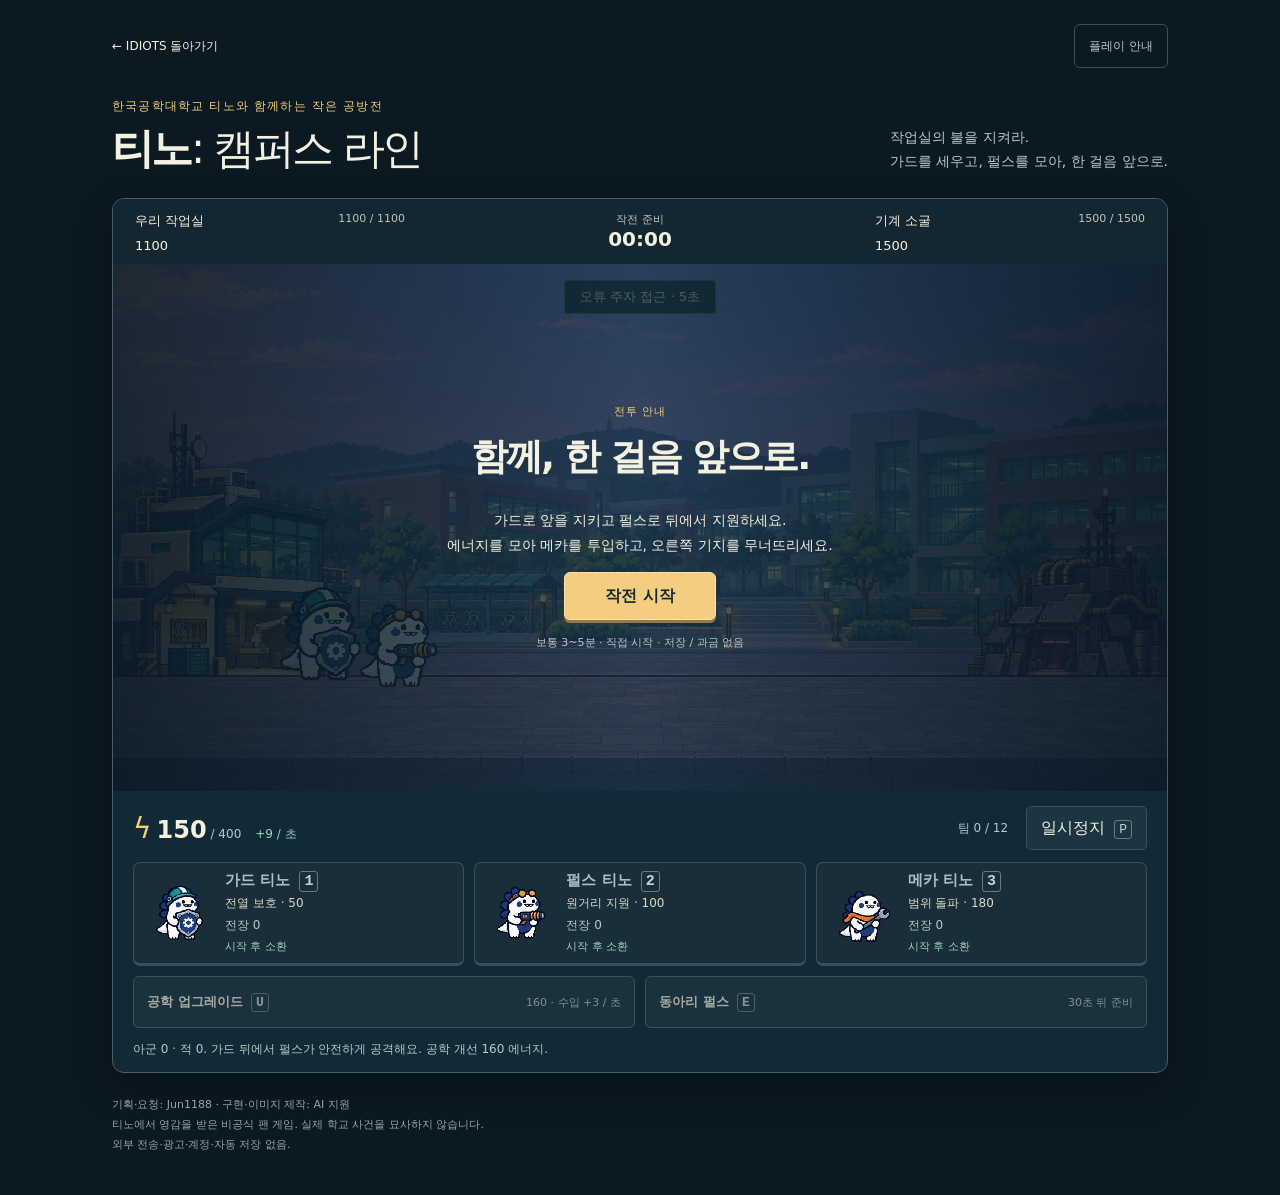
==== games/tino-campus-defense/index.html @ 8d7952d3 "Publish reviewed Tino campus game static assets from source0527ad4" ====
<!doctype html>
<html lang="ko">
<head>
  <meta charset="utf-8"><meta name="viewport" content="width=device-width, initial-scale=1">
  <meta name="theme-color" content="#101f2a">
  <title>티노: 캠퍼스 라인 · IDIOTS</title>
  <link rel="stylesheet" href="style.css">
</head>
<body>
<main id="game" tabindex="-1">
  <header class="masthead"><a href="../../#runner-game" class="back">← IDIOTS 돌아가기</a><button id="help" aria-expanded="false" aria-controls="guide">플레이 안내</button></header>
  <section class="heading"><div><p class="eyebrow">한국공학대학교 티노와 함께하는 작은 공방전</p><h1>티노<span>: 캠퍼스 라인</span></h1></div><p class="tagline">작업실의 불을 지켜라.<br>가드를 세우고, 펄스를 모아, 한 걸음 앞으로.</p></section>
  <section class="game-shell" aria-label="캠퍼스 라인 게임">
    <div class="statusbar">
      <div class="base-status"><span>우리 작업실</span><meter id="ally-hp" min="0" max="1100" value="1100">1100</meter><small id="ally-value">1100 / 1100</small></div>
      <div class="mission"><span id="phase-label">준비</span><strong id="clock">00:00</strong></div>
      <div class="base-status enemy"><span>기계 소굴</span><meter id="enemy-hp" min="0" max="1500" value="1500">1500</meter><small id="enemy-value">1500 / 1500</small></div>
    </div>
    <div class="stage-wrap">
      <canvas id="stage" width="960" height="480" aria-label="아군과 적의 전투 장면. 아래 버튼으로 유닛을 소환합니다."></canvas>
      <div class="stage-note" id="wave-note" aria-hidden="true">공방을 밝힐 시간</div>
      <div id="cover" class="cover">
        <p class="eyebrow" id="cover-kicker">전투 안내</p>
        <h2 id="cover-title">함께, 한 걸음 앞으로.</h2>
        <p id="cover-description">가드로 앞을 지키고 펄스로 뒤에서 지원하세요.<br>에너지를 모아 메카를 투입하고, 오른쪽 기지를 무너뜨리세요.</p>
        <button id="start" class="primary" disabled>아트 불러오는 중…</button>
        <p class="cover-meta" id="cover-meta">보통 3~5분 · 직접 시작 · 저장 / 과금 없음</p>
      </div>
    </div>
    <div class="command-deck">
      <div class="resource-line"><div><span class="energy-symbol" aria-hidden="true">ϟ</span> <strong id="energy">150</strong><span id="capacity"> / 400</span><small id="income">+9 / 초</small></div><span id="population">팀 0 / 12</span><button id="pause" disabled>일시정지 <kbd>P</kbd></button></div>
      <div class="unit-buttons">
        <button data-unit="melee" disabled><img alt="" data-portrait="melee"><span class="unit-copy"><strong>가드 티노 <kbd>1</kbd></strong><span>전열 보호 · 50</span><small class="role-count">전장 0</small><small class="availability">시작 후 소환</small></span></button>
        <button data-unit="ranged" disabled><img alt="" data-portrait="ranged"><span class="unit-copy"><strong>펄스 티노 <kbd>2</kbd></strong><span>원거리 지원 · 100</span><small class="role-count">전장 0</small><small class="availability">시작 후 소환</small></span></button>
        <button data-unit="tank" disabled><img alt="" data-portrait="tank"><span class="unit-copy"><strong>메카 티노 <kbd>3</kbd></strong><span>범위 돌파 · 180</span><small class="role-count">전장 0</small><small class="availability">시작 후 소환</small></span></button>
      </div>
      <div class="utility-buttons"><button id="upgrade" disabled><strong>공학 업그레이드 <kbd>U</kbd></strong><span>160 · 수입 +3 / 초</span></button><button id="support" disabled><strong>동아리 펄스 <kbd>E</kbd></strong><span>우리 진영 55% 안의 적을 밀어내기</span></button></div>
      <p id="battle-summary" class="battle-summary">오른쪽 기계를 멈추세요. 소환과 업그레이드에 같은 에너지를 사용합니다.</p>
      <p id="announcement" class="sr-only" role="status" aria-live="polite"></p>
    </div>
  </section>
  <section id="guide" class="guide" hidden><div><h2>세 역할, 하나의 전선</h2><button id="close-help" aria-label="플레이 안내 닫기">닫기 ×</button></div><ol><li><strong>가드가 먼저.</strong> 튼튼한 가드가 시간을 벌면, 펄스가 뒤에서 공격합니다.</li><li><strong>모을까, 투입할까?</strong> 160 에너지로 공학을 개선하면 이후 수입이 늘어납니다. 전선이 위험하면 지원이 먼저예요.</li><li><strong>메카로 돌파.</strong> 느리지만 모여 있는 적에게 강합니다. 동아리 펄스는 우리 쪽 55% 안의 적에게만 닿아요.</li></ol><p>1 / 2 / 3 소환 · U 업그레이드 · E 지원 · P 또는 Space 일시정지 · Escape 안내 닫기 / 일시정지. 이 게임 영역에서만 단축키가 작동합니다.</p><p>탭을 벗어나면 자동으로 멈춥니다. 모션 감소 설정을 따릅니다. 전투는 시각 정보를 사용하며 화면 낭독기에는 주요 상황 요약을 제공합니다.</p></section>
  <footer>기획·요청: Jun1188 · 구현·이미지 제작: AI 지원<br>티노에서 영감을 받은 비공식 팬 게임. 실제 학교 사건을 묘사하지 않습니다.<br>외부 전송·광고·계정·자동 저장 없음.</footer>
  <noscript><style>.cover{display:none}.notice{position:fixed;top:16px;left:16px;right:16px;z-index:10;border:2px solid #f5cf75}</style><p class="notice" role="alert">이 게임은 JavaScript가 필요합니다. <a href="../../">IDIOTS 사이트로 돌아가기</a></p></noscript>
</main>
<script type="module" src="app.mjs"></script>
</body></html>
---- games/tino-campus-defense/style.css ----
:root{color-scheme:dark;--ink:#f3f1df;--muted:#b8c8c8;--panel:#122a35;--line:#39505a;--gold:#f5cf75;--mint:#9ad4bc;font-family:system-ui,-apple-system,BlinkMacSystemFont,"Segoe UI",sans-serif;background:#0b1922;color:var(--ink)}
*{box-sizing:border-box}body{margin:0}button,a{-webkit-tap-highlight-color:transparent}button{font:inherit;color:inherit;cursor:pointer}button:disabled{cursor:default}button,a{touch-action:manipulation}button:focus-visible,a:focus-visible{outline:3px solid #ffe49b;outline-offset:4px}main{max-width:1120px;margin:auto;padding:24px 32px 40px}.masthead{display:flex;align-items:center;justify-content:space-between;gap:20px;color:var(--muted);font-size:12px;letter-spacing:.08em}.masthead a{color:var(--ink);text-decoration:none;letter-spacing:0}.masthead button,#close-help{background:none;border:1px solid var(--line);border-radius:6px;min-height:44px;padding:0 14px}.heading{display:flex;justify-content:space-between;gap:24px;align-items:end;padding:30px 0 25px}.eyebrow{font-size:12px;letter-spacing:.1em;color:var(--gold);margin:0 0 10px}h1{font-size:42px;letter-spacing:-.06em;margin:0;line-height:1.15}h1 span{font-weight:500}.tagline{font-size:14px;line-height:1.7;color:var(--muted);margin:0}.game-shell{border:1px solid #48606a;border-radius:12px;overflow:hidden;background:var(--panel);box-shadow:0 14px 40px #0004}.statusbar{display:flex;justify-content:space-between;padding:13px 22px;gap:25px;background:#142630}.base-status{display:grid;grid-template-columns:1fr auto;gap:4px 12px;flex:1;max-width:270px;font-size:13px}.base-status meter{grid-column:1/-1;width:100%;height:10px;appearance:none}.base-status small{grid-column:2;grid-row:1;color:var(--muted);font-size:11px}meter::-webkit-meter-bar{background:#38505a;border:0;border-radius:3px}meter::-webkit-meter-optimum-value{background:var(--mint)}.enemy meter::-webkit-meter-optimum-value{background:#e3a17f}.mission{text-align:center;min-width:110px}.mission span{display:block;font-size:11px;color:var(--muted)}.mission strong{font-size:20px;font-variant-numeric:tabular-nums}.stage-wrap{position:relative;background:#263f4a;isolation:isolate}canvas{display:block;width:100%;height:auto;aspect-ratio:2/1;image-rendering:pixelated}.stage-note{position:absolute;top:16px;left:50%;transform:translateX(-50%);padding:7px 15px;background:#102630eb;border:1px solid #8d998773;border-radius:3px;color:#fff2cb;font-size:13px;text-align:center;white-space:nowrap;pointer-events:none}.cover{position:absolute;inset:0;display:flex;flex-direction:column;align-items:center;justify-content:center;text-align:center;padding:20px;background:linear-gradient(90deg,#091923e8,#122a35bd,#091923e8)}.cover[hidden]{display:none}.cover h2{font-size:clamp(23px,3vw,37px);margin:0 0 12px;letter-spacing:-.05em}.cover p{line-height:1.8;font-size:14px}.cover .eyebrow{font-size:11px}.primary{border:1px solid #ffe1a4;border-radius:6px;background:#f4ce80;color:#162933;font-weight:800;min-height:48px;padding:10px 40px;box-shadow:0 3px 0 #96784d}.primary:disabled{background:#677578;color:#fff;border-color:#899697;box-shadow:none}.cover .cover-meta{font-size:11px;color:var(--muted);margin:13px 0 0}.command-deck{padding:15px 20px 10px}.resource-line{display:flex;align-items:center;gap:18px;margin-bottom:12px}.resource-line>div{margin-right:auto;font-variant-numeric:tabular-nums}.energy-symbol{color:var(--gold);font-size:28px}.resource-line strong{font-size:24px}.resource-line small{margin-left:14px;color:var(--mint);font-size:12px}#capacity,#population{font-size:12px;color:var(--muted)}#pause{border:1px solid var(--line);background:#1c3540;min-height:44px;border-radius:5px;padding:7px 14px}.unit-buttons{display:grid;grid-template-columns:repeat(3,1fr);gap:10px}.unit-buttons button{position:relative;display:flex;align-items:center;gap:9px;text-align:left;background:#213c46;border:1px solid #60716b;border-bottom:3px solid #66736a;border-radius:7px;padding:8px 10px;min-height:102px;overflow:hidden}.unit-buttons button:not(:disabled):hover{background:#2b4a53;border-color:var(--gold)}.unit-buttons button:disabled{background:#192e38;border-color:#3b5058;color:#aebfc4}.unit-buttons img{width:72px;height:76px;object-fit:contain;image-rendering:pixelated;flex-shrink:0}.unit-copy{display:grid;gap:5px;position:relative}.unit-copy strong{font-size:15px}.unit-copy>span{font-size:12px;color:#d8d9c8}.unit-copy small{font-size:11px;color:var(--mint);min-height:16px}kbd{font:10px inherit;border:1px solid #6a7c81;border-radius:3px;padding:1px 4px;margin-left:4px;color:#c6d3d4}.utility-buttons{display:flex;gap:10px;margin-top:10px}.utility-buttons button{flex:1;display:flex;justify-content:space-between;gap:10px;align-items:center;min-height:52px;padding:10px 13px;border:1px solid #536567;border-radius:6px;background:#203640;text-align:left}.utility-buttons strong{font-size:13px}.utility-buttons span{font-size:11px;color:var(--muted)}.utility-buttons button:disabled{opacity:.65}.battle-summary{font-size:12px;color:var(--muted);line-height:1.5;margin:12px 0 4px}.guide{margin-top:20px;border-top:1px solid var(--line);padding:20px 0;color:var(--muted);font-size:14px;line-height:1.8}.guide>div{display:flex;justify-content:space-between;align-items:center}.guide h2{font-size:22px;color:var(--ink)}.guide li{margin-bottom:10px}.guide strong{color:var(--ink)}footer{font-size:11px;line-height:1.8;color:#91a6ae;margin-top:22px}.sr-only{position:absolute;width:1px;height:1px;overflow:hidden;clip-path:inset(50%)}.notice{padding:20px;background:#3b291a}.notice a{color:white}
@media(max-width:700px){main{padding:16px 12px 30px}.masthead{font-size:11px;gap:8px}.masthead>span{display:none}.heading{padding:24px 2px 19px}.heading h1{font-size:30px}.heading .eyebrow{font-size:10px}.tagline{display:none}.statusbar{padding:11px 12px;gap:12px}.base-status{font-size:11px;gap:4px}.base-status small{font-size:9px}.mission{min-width:65px}.mission span{font-size:9px}.mission strong{font-size:17px}canvas{height:auto;aspect-ratio:2/1}.stage-note{font-size:11px;top:10px;padding:6px 10px}.cover{padding:14px}.cover h2{font-size:25px}.cover p{font-size:12px}.cover .cover-meta{font-size:10px}.command-deck{padding:12px 10px}.resource-line{gap:9px}.resource-line small{margin-left:6px;font-size:10px}.resource-line strong{font-size:22px}#population{font-size:10px}#pause{font-size:11px;padding:7px 9px}kbd{display:none}.unit-buttons{gap:6px}.unit-buttons button{flex-direction:column;gap:2px;padding:5px 3px 9px;text-align:center;min-height:150px}.unit-buttons img{width:65px;height:65px}.unit-copy{gap:5px}.unit-copy strong{font-size:13px}.unit-copy>span{font-size:10px}.unit-copy small{font-size:10px}.utility-buttons{gap:6px}.utility-buttons button{display:grid;padding:10px;gap:5px;min-height:70px}.utility-buttons strong{font-size:12px}.utility-buttons span{font-size:10px}.battle-summary{font-size:11px;min-height:32px}.guide ol{padding-left:20px}footer{font-size:10px}}
@media(prefers-reduced-motion:reduce){*{scroll-behavior:auto!important}}
/* Keep purchase decisions readable on narrow screens, not merely tappable. */
@media(max-width:700px){.base-status{font-size:12px;display:flex;flex-direction:column}.base-status small{font-size:12px}.mission span{font-size:12px}.unit-copy strong{font-size:14px}.unit-copy>span,.unit-copy small{font-size:12px}.utility-buttons strong{font-size:14px}.utility-buttons span{font-size:12px}.unit-buttons button{min-height:165px}.resource-line small,#population{font-size:12px}.battle-summary{font-size:12px}}
@media(max-width:700px){.unit-copy>span,.unit-copy small{font-size:13px}.unit-buttons button{min-height:172px}.unit-copy small{line-height:1.4}.utility-buttons span{font-size:13px}.base-status small{font-size:13px}}
.unit-copy .role-count{color:var(--muted);font-size:12px}.unit-copy .availability{color:var(--mint)}
@media(max-width:700px){.unit-copy .role-count{font-size:13px}.unit-buttons button{min-height:190px}}
@media(max-width:700px){.unit-copy>span,.unit-copy small,.unit-copy .role-count,.utility-buttons span,.base-status small{font-size:14px}.unit-copy{width:100%;overflow-wrap:anywhere}.unit-buttons button{min-height:204px}.availability{min-height:38px}}

/* Compact mobile battlefield: preserve original art, separate explanatory UI. */
#game:focus{outline:none}
@media(max-width:700px){
  .stage-wrap .cover{position:relative;inset:auto;min-height:0;padding:22px 16px;background:#122a35;border-top:1px solid var(--line)}
  .stage-wrap .cover[hidden]{display:none}
  .cover h2{font-size:23px;line-height:1.3}
  .cover p{font-size:14px;line-height:1.65;margin-top:0}
  .cover .cover-meta{font-size:12px;margin-top:14px}
  .cover .eyebrow{font-size:12px}
  .resource-line{display:grid;grid-template-columns:minmax(0,1fr) auto;gap:5px 10px;align-items:center}
  .resource-line>div{margin:0;display:flex;align-items:baseline;gap:4px;white-space:nowrap}
  .resource-line small{margin:0;font-size:12px;white-space:nowrap}
  .resource-line strong{font-size:22px}
  .energy-symbol{font-size:24px}
  #capacity{font-size:12px;white-space:nowrap}
  #pause{grid-column:2;grid-row:1/3;white-space:nowrap;min-width:70px;font-size:12px;padding:7px 9px}
  #population{grid-column:1;grid-row:2;font-size:12px;white-space:nowrap}
}
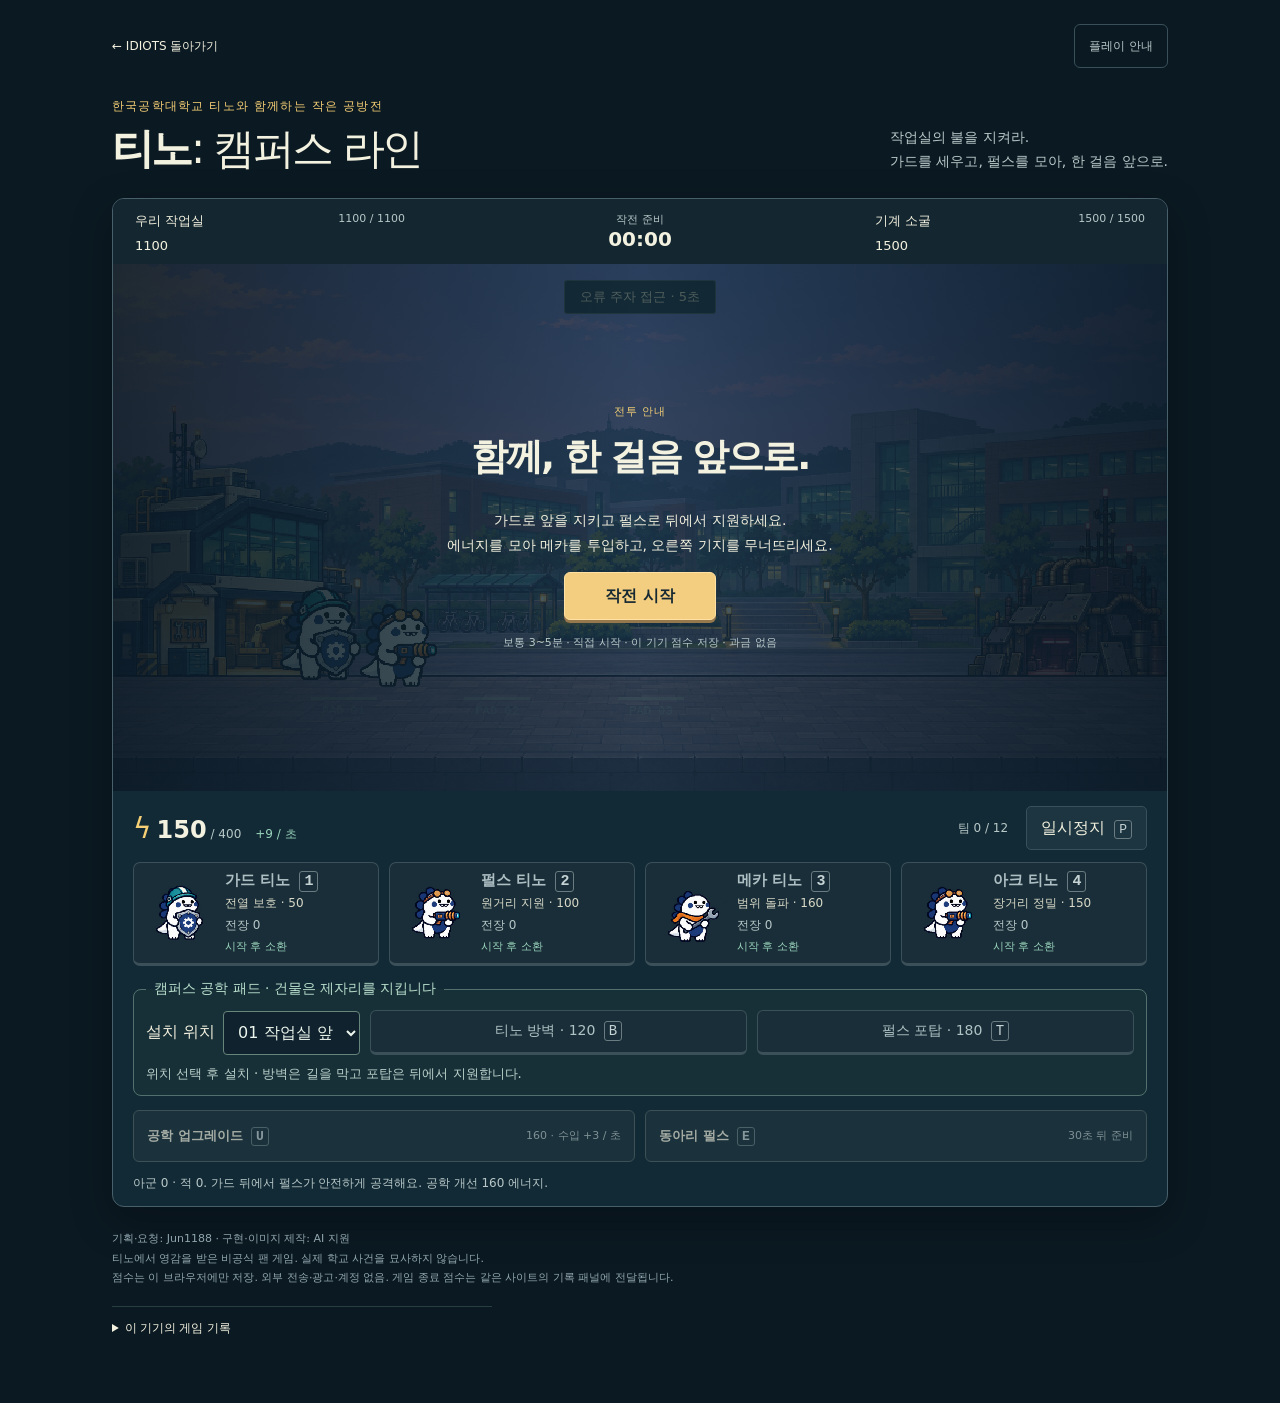
==== commit 18a5ea90: "Sync audited activity-first public snapshot from source 362f15b" ====
--- a/games/tino-campus-defense/index.html
+++ b/games/tino-campus-defense/index.html
@@ -5,6 +5,7 @@
   <meta name="theme-color" content="#101f2a">
   <title>티노: 캠퍼스 라인 · IDIOTS</title>
   <link rel="stylesheet" href="style.css">
+  <link rel="stylesheet" href="scores.css">
 </head>
 <body>
 <main id="game" tabindex="-1">
@@ -24,7 +25,7 @@
         <h2 id="cover-title">함께, 한 걸음 앞으로.</h2>
         <p id="cover-description">가드로 앞을 지키고 펄스로 뒤에서 지원하세요.<br>에너지를 모아 메카를 투입하고, 오른쪽 기지를 무너뜨리세요.</p>
         <button id="start" class="primary" disabled>아트 불러오는 중…</button>
-        <p class="cover-meta" id="cover-meta">보통 3~5분 · 직접 시작 · 저장 / 과금 없음</p>
+        <p class="cover-meta" id="cover-meta">보통 3~5분 · 직접 시작 · 이 기기 점수 저장 · 과금 없음</p>
       </div>
     </div>
     <div class="command-deck">
@@ -32,16 +33,19 @@
       <div class="unit-buttons">
         <button data-unit="melee" disabled><img alt="" data-portrait="melee"><span class="unit-copy"><strong>가드 티노 <kbd>1</kbd></strong><span>전열 보호 · 50</span><small class="role-count">전장 0</small><small class="availability">시작 후 소환</small></span></button>
         <button data-unit="ranged" disabled><img alt="" data-portrait="ranged"><span class="unit-copy"><strong>펄스 티노 <kbd>2</kbd></strong><span>원거리 지원 · 100</span><small class="role-count">전장 0</small><small class="availability">시작 후 소환</small></span></button>
-        <button data-unit="tank" disabled><img alt="" data-portrait="tank"><span class="unit-copy"><strong>메카 티노 <kbd>3</kbd></strong><span>범위 돌파 · 180</span><small class="role-count">전장 0</small><small class="availability">시작 후 소환</small></span></button>
+        <button data-unit="tank" disabled><img alt="" data-portrait="tank"><span class="unit-copy"><strong>메카 티노 <kbd>3</kbd></strong><span>범위 돌파 · 160</span><small class="role-count">전장 0</small><small class="availability">시작 후 소환</small></span></button>
+        <button data-unit="sniper" disabled><img alt="" data-portrait="sniper"><span class="unit-copy"><strong>아크 티노 <kbd>4</kbd></strong><span>장거리 정밀 · 150</span><small class="role-count">전장 0</small><small class="availability">시작 후 소환</small></span></button>
       </div>
+      <fieldset class="build-deck"><legend>캠퍼스 공학 패드 · 건물은 제자리를 지킵니다</legend><label>설치 위치 <select id="build-slot"><option value="0">01 작업실 앞</option><option value="1">02 광장</option><option value="2">03 전방</option></select></label><button data-build="barricade" disabled>티노 방벽 · 120 <kbd>B</kbd></button><button data-build="turret" disabled>펄스 포탑 · 180 <kbd>T</kbd></button><small id="build-note">위치를 고른 뒤 설치하세요. 적이 넘어온 패드에는 설치할 수 없습니다.</small></fieldset>
       <div class="utility-buttons"><button id="upgrade" disabled><strong>공학 업그레이드 <kbd>U</kbd></strong><span>160 · 수입 +3 / 초</span></button><button id="support" disabled><strong>동아리 펄스 <kbd>E</kbd></strong><span>우리 진영 55% 안의 적을 밀어내기</span></button></div>
       <p id="battle-summary" class="battle-summary">오른쪽 기계를 멈추세요. 소환과 업그레이드에 같은 에너지를 사용합니다.</p>
       <p id="announcement" class="sr-only" role="status" aria-live="polite"></p>
     </div>
   </section>
-  <section id="guide" class="guide" hidden><div><h2>세 역할, 하나의 전선</h2><button id="close-help" aria-label="플레이 안내 닫기">닫기 ×</button></div><ol><li><strong>가드가 먼저.</strong> 튼튼한 가드가 시간을 벌면, 펄스가 뒤에서 공격합니다.</li><li><strong>모을까, 투입할까?</strong> 160 에너지로 공학을 개선하면 이후 수입이 늘어납니다. 전선이 위험하면 지원이 먼저예요.</li><li><strong>메카로 돌파.</strong> 느리지만 모여 있는 적에게 강합니다. 동아리 펄스는 우리 쪽 55% 안의 적에게만 닿아요.</li></ol><p>1 / 2 / 3 소환 · U 업그레이드 · E 지원 · P 또는 Space 일시정지 · Escape 안내 닫기 / 일시정지. 이 게임 영역에서만 단축키가 작동합니다.</p><p>탭을 벗어나면 자동으로 멈춥니다. 모션 감소 설정을 따릅니다. 전투는 시각 정보를 사용하며 화면 낭독기에는 주요 상황 요약을 제공합니다.</p></section>
-  <footer>기획·요청: Jun1188 · 구현·이미지 제작: AI 지원<br>티노에서 영감을 받은 비공식 팬 게임. 실제 학교 사건을 묘사하지 않습니다.<br>외부 전송·광고·계정·자동 저장 없음.</footer>
+  <section id="guide" class="guide" hidden><div><h2>네 역할, 하나의 전선</h2><button id="close-help" aria-label="플레이 안내 닫기">닫기 ×</button></div><ol><li><strong>가드가 먼저.</strong> 튼튼한 가드가 시간을 벌면, 펄스가 뒤에서 공격합니다.</li><li><strong>모을까, 투입할까?</strong> 160 에너지로 공학을 개선하면 이후 수입이 늘어납니다. 전선이 위험하면 지원이 먼저예요.</li><li><strong>메카로 돌파.</strong> 가드와 펄스를 한 명씩 갖췄다면 160 에너지를 모아 메카를 투입하세요. 가드만 계속 보충하면 돌파 자금이 부족해져요. 느리지만 모여 있는 적에게 강합니다. 동아리 펄스는 우리 쪽 55% 안의 적에게만 닿아요.</li></ol><p>1 / 2 / 3 / 4 소환 · B 방벽 / T 포탑 설치 (위치 선택 후) · U 업그레이드 · E 지원 · P 또는 Space 일시정지 · Escape 안내 닫기 / 일시정지. 이 게임 영역에서만 단축키가 작동합니다.</p><p>탭을 벗어나면 자동으로 멈춥니다. 모션 감소 설정을 따릅니다. 전투는 시각 정보를 사용하며 화면 낭독기에는 주요 상황 요약을 제공합니다.</p></section>
+  <footer>기획·요청: Jun1188 · 구현·이미지 제작: AI 지원<br>티노에서 영감을 받은 비공식 팬 게임. 실제 학교 사건을 묘사하지 않습니다.<br>점수는 이 브라우저에만 저장. 외부 전송·광고·계정 없음. 게임 종료 점수는 같은 사이트의 기록 패널에 전달됩니다.</footer>
   <noscript><style>.cover{display:none}.notice{position:fixed;top:16px;left:16px;right:16px;z-index:10;border:2px solid #f5cf75}</style><p class="notice" role="alert">이 게임은 JavaScript가 필요합니다. <a href="../../">IDIOTS 사이트로 돌아가기</a></p></noscript>
 </main>
+<script src="scores.js"></script>
 <script type="module" src="app.mjs"></script>
 </body></html>
--- a/games/tino-campus-defense/style.css
+++ b/games/tino-campus-defense/style.css
@@ -27,3 +27,20 @@
   #pause{grid-column:2;grid-row:1/3;white-space:nowrap;min-width:70px;font-size:12px;padding:7px 9px}
   #population{grid-column:1;grid-row:2;font-size:12px;white-space:nowrap}
 }
+
+.unit-buttons { grid-template-columns: repeat(4,minmax(0,1fr)); }
+.build-deck { min-inline-size:0; margin:14px 0; padding:12px; border:1px solid #52716d; border-radius:8px; display:flex; align-items:center; flex-wrap:wrap; gap:10px; background:#172f37; }
+.build-deck legend { color:#b8decc; font-size:.85rem; padding:0 8px; }
+.build-deck label { display:flex; align-items:center; gap:8px; min-width:0; max-width:100%; flex-wrap:wrap; }
+.build-deck select { font:inherit; min-width:44px; max-width:100%; background:#10222e; color:#ecf6ed; padding:10px; border:1px solid #66857b; border-radius:4px; min-height:44px; }
+.build-deck small { flex-basis:100%; color:#bad0ca; }
+@media(max-width:760px) { .unit-buttons {grid-template-columns:repeat(2,minmax(0,1fr));} .build-deck button {flex:1;} }
+
+/* Every construction action is a touch target, even on desktop and when disabled. */
+.build-deck button, .build-deck select { min-height:44px; min-width:44px; touch-action:manipulation; }
+.build-deck button { flex:1 1 150px; padding:10px 14px; border:1px solid #719a91; border-bottom:3px solid #4f746b; border-radius:6px; background:#26464a; color:#ecf6ed; font:inherit; font-size:14px; line-height:1.4; }
+.build-deck button:not(:disabled):hover { background:#315851; border-color:var(--gold); }
+.build-deck button:disabled { background:#192e38; border-color:#3b5058; color:#afc3c5; }
+.build-deck button:focus-visible, .build-deck select:focus-visible { outline:3px solid #ffe49b; outline-offset:3px; }
+@media(max-width:600px) { .build-deck label { flex-basis:100%; } }
+@media(max-width:420px) { .build-deck button { flex-basis:100%; } }
--- a/games/tino-campus-defense/scores.css
+++ b/games/tino-campus-defense/scores.css
@@ -0,0 +1,3 @@
+.game-scoreboard{font:500 12px/1.6 sans-serif;border-top:1px solid #66867955;margin-top:18px;padding-top:12px;text-align:left;max-width:380px;color:inherit}.game-scoreboard summary{cursor:pointer;min-height:44px}.game-scoreboard p{font-size:11px;opacity:.8}.game-scoreboard h4{font-size:12px;margin:15px 0 5px}.game-scoreboard ol{padding-left:24px;margin:0;display:flex;flex-wrap:wrap;gap:7px 25px}.game-scoreboard button{min-height:44px;margin-top:16px;background:transparent;border:1px solid #80978e;padding:7px 12px;border-radius:5px;color:inherit;cursor:pointer}
+
+@media(min-width:1500px){.game-scoreboard--standalone{position:fixed;right:12px;top:25vh;width:180px;max-height:65vh;overflow:auto;padding:14px;border:1px solid #80978e66;background:var(--bg,#fafbf8);z-index:5}.game-scoreboard--standalone ol{display:block}}
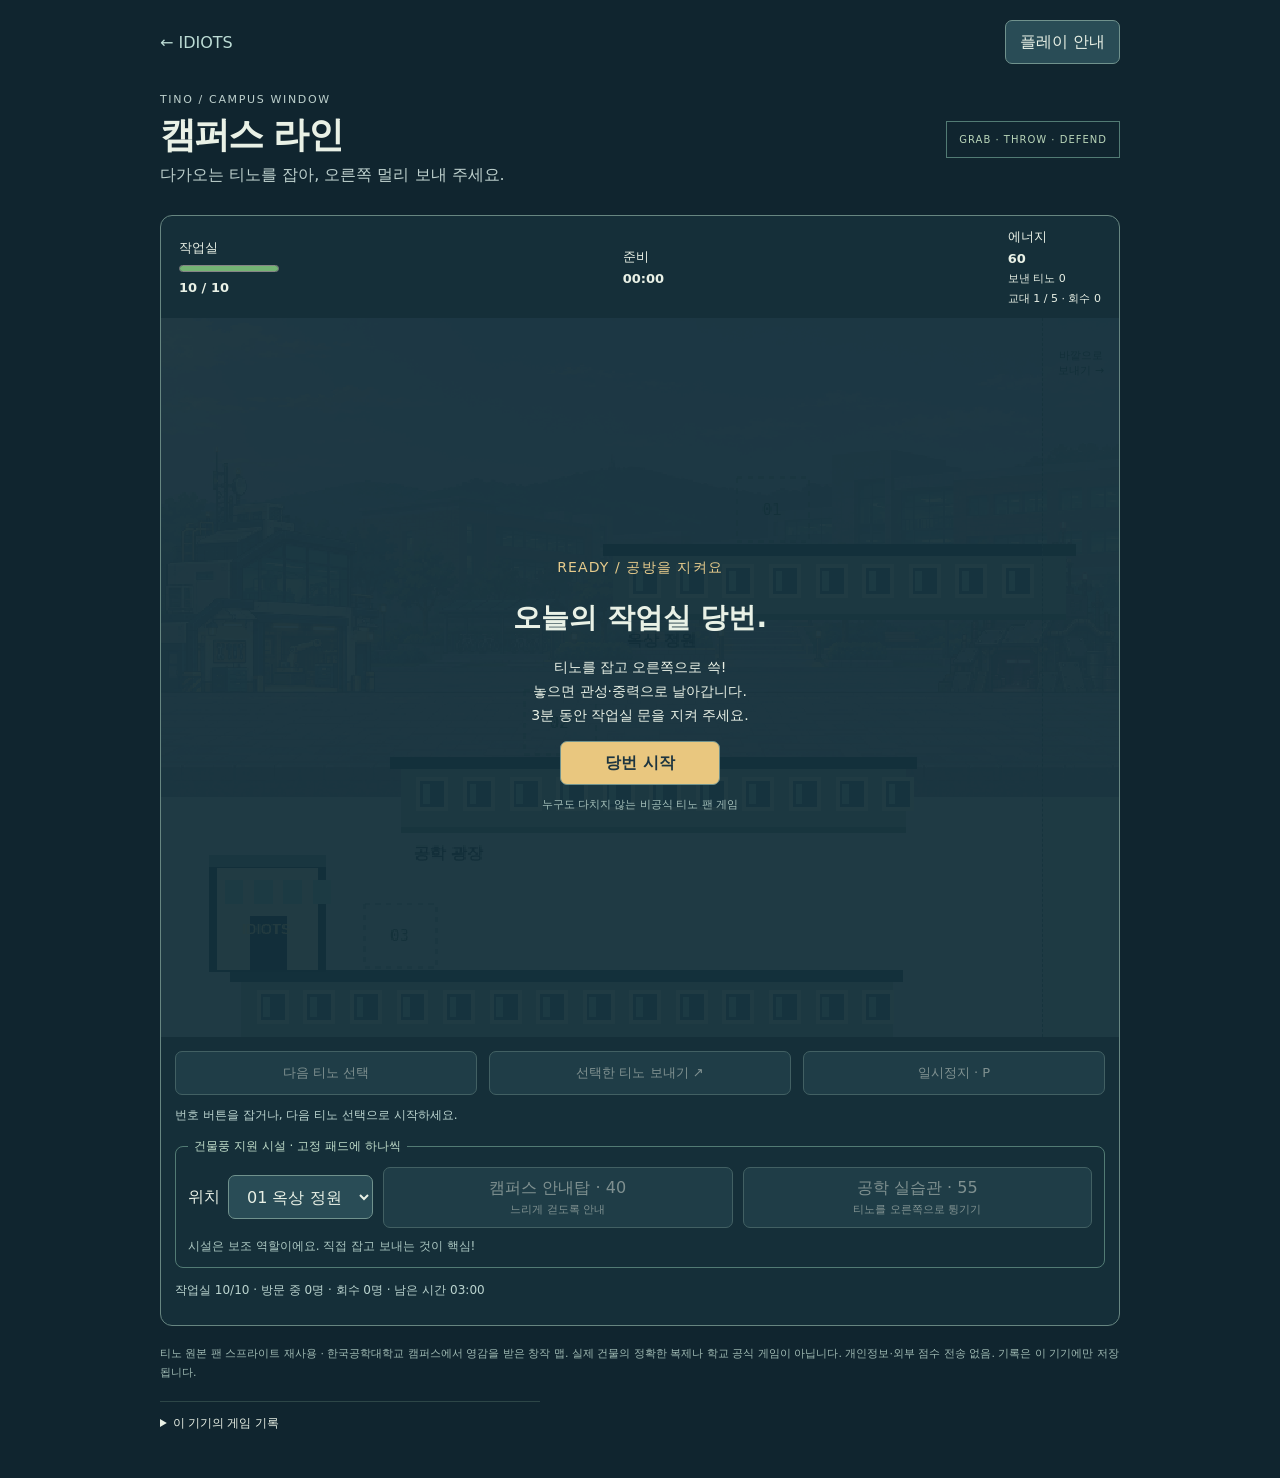
==== commit 9a82252e: "Sync reviewed PR18 Tino games, runner and pets" ====
--- a/games/tino-campus-defense/index.html
+++ b/games/tino-campus-defense/index.html
@@ -1,51 +1,9 @@
-<!doctype html>
-<html lang="ko">
-<head>
-  <meta charset="utf-8"><meta name="viewport" content="width=device-width, initial-scale=1">
-  <meta name="theme-color" content="#101f2a">
-  <title>티노: 캠퍼스 라인 · IDIOTS</title>
-  <link rel="stylesheet" href="style.css">
-  <link rel="stylesheet" href="scores.css">
-</head>
-<body>
-<main id="game" tabindex="-1">
-  <header class="masthead"><a href="../../#runner-game" class="back">← IDIOTS 돌아가기</a><button id="help" aria-expanded="false" aria-controls="guide">플레이 안내</button></header>
-  <section class="heading"><div><p class="eyebrow">한국공학대학교 티노와 함께하는 작은 공방전</p><h1>티노<span>: 캠퍼스 라인</span></h1></div><p class="tagline">작업실의 불을 지켜라.<br>가드를 세우고, 펄스를 모아, 한 걸음 앞으로.</p></section>
-  <section class="game-shell" aria-label="캠퍼스 라인 게임">
-    <div class="statusbar">
-      <div class="base-status"><span>우리 작업실</span><meter id="ally-hp" min="0" max="1100" value="1100">1100</meter><small id="ally-value">1100 / 1100</small></div>
-      <div class="mission"><span id="phase-label">준비</span><strong id="clock">00:00</strong></div>
-      <div class="base-status enemy"><span>기계 소굴</span><meter id="enemy-hp" min="0" max="1500" value="1500">1500</meter><small id="enemy-value">1500 / 1500</small></div>
-    </div>
-    <div class="stage-wrap">
-      <canvas id="stage" width="960" height="480" aria-label="아군과 적의 전투 장면. 아래 버튼으로 유닛을 소환합니다."></canvas>
-      <div class="stage-note" id="wave-note" aria-hidden="true">공방을 밝힐 시간</div>
-      <div id="cover" class="cover">
-        <p class="eyebrow" id="cover-kicker">전투 안내</p>
-        <h2 id="cover-title">함께, 한 걸음 앞으로.</h2>
-        <p id="cover-description">가드로 앞을 지키고 펄스로 뒤에서 지원하세요.<br>에너지를 모아 메카를 투입하고, 오른쪽 기지를 무너뜨리세요.</p>
-        <button id="start" class="primary" disabled>아트 불러오는 중…</button>
-        <p class="cover-meta" id="cover-meta">보통 3~5분 · 직접 시작 · 이 기기 점수 저장 · 과금 없음</p>
-      </div>
-    </div>
-    <div class="command-deck">
-      <div class="resource-line"><div><span class="energy-symbol" aria-hidden="true">ϟ</span> <strong id="energy">150</strong><span id="capacity"> / 400</span><small id="income">+9 / 초</small></div><span id="population">팀 0 / 12</span><button id="pause" disabled>일시정지 <kbd>P</kbd></button></div>
-      <div class="unit-buttons">
-        <button data-unit="melee" disabled><img alt="" data-portrait="melee"><span class="unit-copy"><strong>가드 티노 <kbd>1</kbd></strong><span>전열 보호 · 50</span><small class="role-count">전장 0</small><small class="availability">시작 후 소환</small></span></button>
-        <button data-unit="ranged" disabled><img alt="" data-portrait="ranged"><span class="unit-copy"><strong>펄스 티노 <kbd>2</kbd></strong><span>원거리 지원 · 100</span><small class="role-count">전장 0</small><small class="availability">시작 후 소환</small></span></button>
-        <button data-unit="tank" disabled><img alt="" data-portrait="tank"><span class="unit-copy"><strong>메카 티노 <kbd>3</kbd></strong><span>범위 돌파 · 160</span><small class="role-count">전장 0</small><small class="availability">시작 후 소환</small></span></button>
-        <button data-unit="sniper" disabled><img alt="" data-portrait="sniper"><span class="unit-copy"><strong>아크 티노 <kbd>4</kbd></strong><span>장거리 정밀 · 150</span><small class="role-count">전장 0</small><small class="availability">시작 후 소환</small></span></button>
-      </div>
-      <fieldset class="build-deck"><legend>캠퍼스 공학 패드 · 건물은 제자리를 지킵니다</legend><label>설치 위치 <select id="build-slot"><option value="0">01 작업실 앞</option><option value="1">02 광장</option><option value="2">03 전방</option></select></label><button data-build="barricade" disabled>티노 방벽 · 120 <kbd>B</kbd></button><button data-build="turret" disabled>펄스 포탑 · 180 <kbd>T</kbd></button><small id="build-note">위치를 고른 뒤 설치하세요. 적이 넘어온 패드에는 설치할 수 없습니다.</small></fieldset>
-      <div class="utility-buttons"><button id="upgrade" disabled><strong>공학 업그레이드 <kbd>U</kbd></strong><span>160 · 수입 +3 / 초</span></button><button id="support" disabled><strong>동아리 펄스 <kbd>E</kbd></strong><span>우리 진영 55% 안의 적을 밀어내기</span></button></div>
-      <p id="battle-summary" class="battle-summary">오른쪽 기계를 멈추세요. 소환과 업그레이드에 같은 에너지를 사용합니다.</p>
-      <p id="announcement" class="sr-only" role="status" aria-live="polite"></p>
-    </div>
-  </section>
-  <section id="guide" class="guide" hidden><div><h2>네 역할, 하나의 전선</h2><button id="close-help" aria-label="플레이 안내 닫기">닫기 ×</button></div><ol><li><strong>가드가 먼저.</strong> 튼튼한 가드가 시간을 벌면, 펄스가 뒤에서 공격합니다.</li><li><strong>모을까, 투입할까?</strong> 160 에너지로 공학을 개선하면 이후 수입이 늘어납니다. 전선이 위험하면 지원이 먼저예요.</li><li><strong>메카로 돌파.</strong> 가드와 펄스를 한 명씩 갖췄다면 160 에너지를 모아 메카를 투입하세요. 가드만 계속 보충하면 돌파 자금이 부족해져요. 느리지만 모여 있는 적에게 강합니다. 동아리 펄스는 우리 쪽 55% 안의 적에게만 닿아요.</li></ol><p>1 / 2 / 3 / 4 소환 · B 방벽 / T 포탑 설치 (위치 선택 후) · U 업그레이드 · E 지원 · P 또는 Space 일시정지 · Escape 안내 닫기 / 일시정지. 이 게임 영역에서만 단축키가 작동합니다.</p><p>탭을 벗어나면 자동으로 멈춥니다. 모션 감소 설정을 따릅니다. 전투는 시각 정보를 사용하며 화면 낭독기에는 주요 상황 요약을 제공합니다.</p></section>
-  <footer>기획·요청: Jun1188 · 구현·이미지 제작: AI 지원<br>티노에서 영감을 받은 비공식 팬 게임. 실제 학교 사건을 묘사하지 않습니다.<br>점수는 이 브라우저에만 저장. 외부 전송·광고·계정 없음. 게임 종료 점수는 같은 사이트의 기록 패널에 전달됩니다.</footer>
-  <noscript><style>.cover{display:none}.notice{position:fixed;top:16px;left:16px;right:16px;z-index:10;border:2px solid #f5cf75}</style><p class="notice" role="alert">이 게임은 JavaScript가 필요합니다. <a href="../../">IDIOTS 사이트로 돌아가기</a></p></noscript>
-</main>
-<script src="scores.js"></script>
-<script type="module" src="app.mjs"></script>
-</body></html>
+<!doctype html><html lang="ko"><head><meta charset="utf-8"><meta name="viewport" content="width=device-width,initial-scale=1"><meta name="theme-color" content="#152e39"><title>티노: 캠퍼스 라인 · IDIOTS</title><link rel="stylesheet" href="style.css"><link rel="stylesheet" href="scores.css"></head><body><main id="game">
+<header><a href="../../#start-screen">← IDIOTS</a><button id="help" aria-controls="guide" aria-expanded="false">플레이 안내</button></header>
+<div class="title"><div><p class="eyebrow">TINO / CAMPUS WINDOW</p><h1>캠퍼스 라인</h1><p>다가오는 티노를 잡아, 오른쪽 멀리 보내 주세요.</p></div><span class="stamp">GRAB · THROW · DEFEND</span></div>
+<section class="game-shell" aria-label="캠퍼스 창가 게임"><div class="statusbar"><div>작업실 <meter id="ally-hp" min="0" max="10" value="10">10</meter><strong id="ally-value">10 / 10</strong></div><div><span id="phase-label">준비</span><strong id="clock">00:00</strong></div><div>에너지 <strong id="energy">60</strong><small id="saved">보낸 티노 0</small><small>교대 <span id="wave">1 / 5</span> · 회수 <span id="rescued">0</span></small></div></div>
+<div class="stage-wrap"><canvas id="stage" width="720" height="540" aria-label="세 층 캠퍼스 발판과 작업실. 티노 번호 버튼을 잡아 오른쪽으로 보내세요."></canvas><div class="recovery-zone" aria-hidden="true">바깥으로<br>보내기 →</div><div id="tino-targets"></div><div id="cover"><p id="cover-kicker">READY / 공방을 지켜요</p><h2 id="cover-title">오늘의 작업실 당번.</h2><p id="cover-description">티노를 잡고 오른쪽으로 쓱!<br>놓으면 관성·중력으로 날아갑니다.<br>3분 동안 작업실 문을 지켜 주세요.</p><button id="start" disabled>그림 준비 중…</button><small>누구도 다치지 않는 비공식 티노 팬 게임</small></div></div>
+<div class="command-deck"><div class="quick-controls"><button id="select-tino" disabled>다음 티노 선택</button><button id="throw-tino" disabled>선택한 티노 보내기 ↗</button><button id="pause" disabled>일시정지 · P</button></div><p id="selection-note">번호 버튼을 잡거나, 다음 티노 선택으로 시작하세요.</p>
+<fieldset class="build-deck"><legend>건물풍 지원 시설 · 고정 패드에 하나씩</legend><label>위치 <select id="build-slot"><option value="0">01 옥상 정원</option><option value="1">02 공학 광장</option><option value="2">03 작업실 앞</option></select></label><button data-build="signal" disabled>캠퍼스 안내탑 · 40<small>느리게 걷도록 안내</small></button><button data-build="bumper" disabled>공학 실습관 · 55<small>티노를 오른쪽으로 튕기기</small></button><p id="build-note">시설은 보조 역할이에요. 직접 잡고 보내는 것이 핵심!</p></fieldset><p id="battle-summary" role="status" aria-live="polite">게임을 시작하면 티노가 찾아와요.</p></div></section>
+<section id="guide" hidden><h2>세 층의 캠퍼스, 하나의 작업실</h2><p>티노 몸을 클릭·터치해서 잡고 이동하세요. 오른쪽으로 휙 움직이며 놓으면 더 멀리 날아가요. 발판에 내려앉으면 다시 걸어옵니다. 오른쪽 화면 밖이나 아래로 보내면 회수 완료 +100점.</p><p>키보드: Tab으로 티노 번호 선택 → Space로 잡기 → 방향키로 옮기기 → Space로 오른쪽 투척. ‘다음 티노 선택 / 보내기’ 버튼으로도 플레이할 수 있어요. P/Escape는 일시정지.</p><p>3분 후 남은 티노까지 보내면 성공. 작업실에 10명이 들어오면 다시 도전해요. 시설은 패드당 하나, 안내탑은 감속·실습관은 밀어내기. 멈춤·다른 탭에서는 시간이 흐르지 않습니다.</p><button id="close-help">안내 닫기</button></section>
+<footer>티노 원본 팬 스프라이트 재사용 · 한국공학대학교 캠퍼스에서 영감을 받은 창작 맵. 실제 건물의 정확한 복제나 학교 공식 게임이 아닙니다. 개인정보·외부 점수 전송 없음. 기록은 이 기기에만 저장됩니다.</footer><noscript><p>JavaScript가 필요합니다. <a href="../../">IDIOTS로 돌아가기</a></p></noscript></main><script src="scores.js"></script><script type="module" src="app.mjs"></script></body></html>
--- a/games/tino-campus-defense/style.css
+++ b/games/tino-campus-defense/style.css
@@ -1,46 +1 @@
-:root{color-scheme:dark;--ink:#f3f1df;--muted:#b8c8c8;--panel:#122a35;--line:#39505a;--gold:#f5cf75;--mint:#9ad4bc;font-family:system-ui,-apple-system,BlinkMacSystemFont,"Segoe UI",sans-serif;background:#0b1922;color:var(--ink)}
-*{box-sizing:border-box}body{margin:0}button,a{-webkit-tap-highlight-color:transparent}button{font:inherit;color:inherit;cursor:pointer}button:disabled{cursor:default}button,a{touch-action:manipulation}button:focus-visible,a:focus-visible{outline:3px solid #ffe49b;outline-offset:4px}main{max-width:1120px;margin:auto;padding:24px 32px 40px}.masthead{display:flex;align-items:center;justify-content:space-between;gap:20px;color:var(--muted);font-size:12px;letter-spacing:.08em}.masthead a{color:var(--ink);text-decoration:none;letter-spacing:0}.masthead button,#close-help{background:none;border:1px solid var(--line);border-radius:6px;min-height:44px;padding:0 14px}.heading{display:flex;justify-content:space-between;gap:24px;align-items:end;padding:30px 0 25px}.eyebrow{font-size:12px;letter-spacing:.1em;color:var(--gold);margin:0 0 10px}h1{font-size:42px;letter-spacing:-.06em;margin:0;line-height:1.15}h1 span{font-weight:500}.tagline{font-size:14px;line-height:1.7;color:var(--muted);margin:0}.game-shell{border:1px solid #48606a;border-radius:12px;overflow:hidden;background:var(--panel);box-shadow:0 14px 40px #0004}.statusbar{display:flex;justify-content:space-between;padding:13px 22px;gap:25px;background:#142630}.base-status{display:grid;grid-template-columns:1fr auto;gap:4px 12px;flex:1;max-width:270px;font-size:13px}.base-status meter{grid-column:1/-1;width:100%;height:10px;appearance:none}.base-status small{grid-column:2;grid-row:1;color:var(--muted);font-size:11px}meter::-webkit-meter-bar{background:#38505a;border:0;border-radius:3px}meter::-webkit-meter-optimum-value{background:var(--mint)}.enemy meter::-webkit-meter-optimum-value{background:#e3a17f}.mission{text-align:center;min-width:110px}.mission span{display:block;font-size:11px;color:var(--muted)}.mission strong{font-size:20px;font-variant-numeric:tabular-nums}.stage-wrap{position:relative;background:#263f4a;isolation:isolate}canvas{display:block;width:100%;height:auto;aspect-ratio:2/1;image-rendering:pixelated}.stage-note{position:absolute;top:16px;left:50%;transform:translateX(-50%);padding:7px 15px;background:#102630eb;border:1px solid #8d998773;border-radius:3px;color:#fff2cb;font-size:13px;text-align:center;white-space:nowrap;pointer-events:none}.cover{position:absolute;inset:0;display:flex;flex-direction:column;align-items:center;justify-content:center;text-align:center;padding:20px;background:linear-gradient(90deg,#091923e8,#122a35bd,#091923e8)}.cover[hidden]{display:none}.cover h2{font-size:clamp(23px,3vw,37px);margin:0 0 12px;letter-spacing:-.05em}.cover p{line-height:1.8;font-size:14px}.cover .eyebrow{font-size:11px}.primary{border:1px solid #ffe1a4;border-radius:6px;background:#f4ce80;color:#162933;font-weight:800;min-height:48px;padding:10px 40px;box-shadow:0 3px 0 #96784d}.primary:disabled{background:#677578;color:#fff;border-color:#899697;box-shadow:none}.cover .cover-meta{font-size:11px;color:var(--muted);margin:13px 0 0}.command-deck{padding:15px 20px 10px}.resource-line{display:flex;align-items:center;gap:18px;margin-bottom:12px}.resource-line>div{margin-right:auto;font-variant-numeric:tabular-nums}.energy-symbol{color:var(--gold);font-size:28px}.resource-line strong{font-size:24px}.resource-line small{margin-left:14px;color:var(--mint);font-size:12px}#capacity,#population{font-size:12px;color:var(--muted)}#pause{border:1px solid var(--line);background:#1c3540;min-height:44px;border-radius:5px;padding:7px 14px}.unit-buttons{display:grid;grid-template-columns:repeat(3,1fr);gap:10px}.unit-buttons button{position:relative;display:flex;align-items:center;gap:9px;text-align:left;background:#213c46;border:1px solid #60716b;border-bottom:3px solid #66736a;border-radius:7px;padding:8px 10px;min-height:102px;overflow:hidden}.unit-buttons button:not(:disabled):hover{background:#2b4a53;border-color:var(--gold)}.unit-buttons button:disabled{background:#192e38;border-color:#3b5058;color:#aebfc4}.unit-buttons img{width:72px;height:76px;object-fit:contain;image-rendering:pixelated;flex-shrink:0}.unit-copy{display:grid;gap:5px;position:relative}.unit-copy strong{font-size:15px}.unit-copy>span{font-size:12px;color:#d8d9c8}.unit-copy small{font-size:11px;color:var(--mint);min-height:16px}kbd{font:10px inherit;border:1px solid #6a7c81;border-radius:3px;padding:1px 4px;margin-left:4px;color:#c6d3d4}.utility-buttons{display:flex;gap:10px;margin-top:10px}.utility-buttons button{flex:1;display:flex;justify-content:space-between;gap:10px;align-items:center;min-height:52px;padding:10px 13px;border:1px solid #536567;border-radius:6px;background:#203640;text-align:left}.utility-buttons strong{font-size:13px}.utility-buttons span{font-size:11px;color:var(--muted)}.utility-buttons button:disabled{opacity:.65}.battle-summary{font-size:12px;color:var(--muted);line-height:1.5;margin:12px 0 4px}.guide{margin-top:20px;border-top:1px solid var(--line);padding:20px 0;color:var(--muted);font-size:14px;line-height:1.8}.guide>div{display:flex;justify-content:space-between;align-items:center}.guide h2{font-size:22px;color:var(--ink)}.guide li{margin-bottom:10px}.guide strong{color:var(--ink)}footer{font-size:11px;line-height:1.8;color:#91a6ae;margin-top:22px}.sr-only{position:absolute;width:1px;height:1px;overflow:hidden;clip-path:inset(50%)}.notice{padding:20px;background:#3b291a}.notice a{color:white}
-@media(max-width:700px){main{padding:16px 12px 30px}.masthead{font-size:11px;gap:8px}.masthead>span{display:none}.heading{padding:24px 2px 19px}.heading h1{font-size:30px}.heading .eyebrow{font-size:10px}.tagline{display:none}.statusbar{padding:11px 12px;gap:12px}.base-status{font-size:11px;gap:4px}.base-status small{font-size:9px}.mission{min-width:65px}.mission span{font-size:9px}.mission strong{font-size:17px}canvas{height:auto;aspect-ratio:2/1}.stage-note{font-size:11px;top:10px;padding:6px 10px}.cover{padding:14px}.cover h2{font-size:25px}.cover p{font-size:12px}.cover .cover-meta{font-size:10px}.command-deck{padding:12px 10px}.resource-line{gap:9px}.resource-line small{margin-left:6px;font-size:10px}.resource-line strong{font-size:22px}#population{font-size:10px}#pause{font-size:11px;padding:7px 9px}kbd{display:none}.unit-buttons{gap:6px}.unit-buttons button{flex-direction:column;gap:2px;padding:5px 3px 9px;text-align:center;min-height:150px}.unit-buttons img{width:65px;height:65px}.unit-copy{gap:5px}.unit-copy strong{font-size:13px}.unit-copy>span{font-size:10px}.unit-copy small{font-size:10px}.utility-buttons{gap:6px}.utility-buttons button{display:grid;padding:10px;gap:5px;min-height:70px}.utility-buttons strong{font-size:12px}.utility-buttons span{font-size:10px}.battle-summary{font-size:11px;min-height:32px}.guide ol{padding-left:20px}footer{font-size:10px}}
-@media(prefers-reduced-motion:reduce){*{scroll-behavior:auto!important}}
-/* Keep purchase decisions readable on narrow screens, not merely tappable. */
-@media(max-width:700px){.base-status{font-size:12px;display:flex;flex-direction:column}.base-status small{font-size:12px}.mission span{font-size:12px}.unit-copy strong{font-size:14px}.unit-copy>span,.unit-copy small{font-size:12px}.utility-buttons strong{font-size:14px}.utility-buttons span{font-size:12px}.unit-buttons button{min-height:165px}.resource-line small,#population{font-size:12px}.battle-summary{font-size:12px}}
-@media(max-width:700px){.unit-copy>span,.unit-copy small{font-size:13px}.unit-buttons button{min-height:172px}.unit-copy small{line-height:1.4}.utility-buttons span{font-size:13px}.base-status small{font-size:13px}}
-.unit-copy .role-count{color:var(--muted);font-size:12px}.unit-copy .availability{color:var(--mint)}
-@media(max-width:700px){.unit-copy .role-count{font-size:13px}.unit-buttons button{min-height:190px}}
-@media(max-width:700px){.unit-copy>span,.unit-copy small,.unit-copy .role-count,.utility-buttons span,.base-status small{font-size:14px}.unit-copy{width:100%;overflow-wrap:anywhere}.unit-buttons button{min-height:204px}.availability{min-height:38px}}
-
-/* Compact mobile battlefield: preserve original art, separate explanatory UI. */
-#game:focus{outline:none}
-@media(max-width:700px){
-  .stage-wrap .cover{position:relative;inset:auto;min-height:0;padding:22px 16px;background:#122a35;border-top:1px solid var(--line)}
-  .stage-wrap .cover[hidden]{display:none}
-  .cover h2{font-size:23px;line-height:1.3}
-  .cover p{font-size:14px;line-height:1.65;margin-top:0}
-  .cover .cover-meta{font-size:12px;margin-top:14px}
-  .cover .eyebrow{font-size:12px}
-  .resource-line{display:grid;grid-template-columns:minmax(0,1fr) auto;gap:5px 10px;align-items:center}
-  .resource-line>div{margin:0;display:flex;align-items:baseline;gap:4px;white-space:nowrap}
-  .resource-line small{margin:0;font-size:12px;white-space:nowrap}
-  .resource-line strong{font-size:22px}
-  .energy-symbol{font-size:24px}
-  #capacity{font-size:12px;white-space:nowrap}
-  #pause{grid-column:2;grid-row:1/3;white-space:nowrap;min-width:70px;font-size:12px;padding:7px 9px}
-  #population{grid-column:1;grid-row:2;font-size:12px;white-space:nowrap}
-}
-
-.unit-buttons { grid-template-columns: repeat(4,minmax(0,1fr)); }
-.build-deck { min-inline-size:0; margin:14px 0; padding:12px; border:1px solid #52716d; border-radius:8px; display:flex; align-items:center; flex-wrap:wrap; gap:10px; background:#172f37; }
-.build-deck legend { color:#b8decc; font-size:.85rem; padding:0 8px; }
-.build-deck label { display:flex; align-items:center; gap:8px; min-width:0; max-width:100%; flex-wrap:wrap; }
-.build-deck select { font:inherit; min-width:44px; max-width:100%; background:#10222e; color:#ecf6ed; padding:10px; border:1px solid #66857b; border-radius:4px; min-height:44px; }
-.build-deck small { flex-basis:100%; color:#bad0ca; }
-@media(max-width:760px) { .unit-buttons {grid-template-columns:repeat(2,minmax(0,1fr));} .build-deck button {flex:1;} }
-
-/* Every construction action is a touch target, even on desktop and when disabled. */
-.build-deck button, .build-deck select { min-height:44px; min-width:44px; touch-action:manipulation; }
-.build-deck button { flex:1 1 150px; padding:10px 14px; border:1px solid #719a91; border-bottom:3px solid #4f746b; border-radius:6px; background:#26464a; color:#ecf6ed; font:inherit; font-size:14px; line-height:1.4; }
-.build-deck button:not(:disabled):hover { background:#315851; border-color:var(--gold); }
-.build-deck button:disabled { background:#192e38; border-color:#3b5058; color:#afc3c5; }
-.build-deck button:focus-visible, .build-deck select:focus-visible { outline:3px solid #ffe49b; outline-offset:3px; }
-@media(max-width:600px) { .build-deck label { flex-basis:100%; } }
-@media(max-width:420px) { .build-deck button { flex-basis:100%; } }
+:root{font-family:system-ui,sans-serif;color-scheme:dark;color:#e9f1e6;background:#10252f;--bg:#152f39;--ink:#e9f1e6}*{box-sizing:border-box}body{margin:0}main{max-width:1000px;margin:auto;padding:20px}header,.title,.statusbar,.quick-controls{display:flex;align-items:center;justify-content:space-between;gap:12px}header a{color:#bcdcd5;text-decoration:none}button,select{font:inherit;color:inherit;background:#294c56;border:1px solid #70928d;border-radius:7px;min-height:44px;padding:10px 14px;touch-action:manipulation}button{cursor:pointer}button:disabled{opacity:.5;cursor:default}button:focus-visible,select:focus-visible,a:focus-visible{outline:3px solid #f5d38e;outline-offset:3px}.title{padding:24px 0}h1{margin:0;font-size:36px;letter-spacing:-.05em}.title p{margin:5px 0;color:#bdd0cd}.eyebrow{font-size:11px;letter-spacing:.15em}.stamp{font-size:10px;letter-spacing:.1em;border:1px solid #527b74;padding:12px;color:#b9d5b9}.game-shell{border:1px solid #678681;border-radius:12px;overflow:hidden;background:var(--bg)}.statusbar{padding:12px 18px;font-size:13px}.statusbar>div{display:grid;gap:5px}.statusbar strong{font-variant-numeric:tabular-nums}.statusbar small{font-size:11px}meter{width:100px}.stage-wrap{position:relative;isolation:isolate}canvas{display:block;width:100%;height:auto;aspect-ratio:4/3;image-rendering:pixelated}.recovery-zone{position:absolute;right:0;top:0;height:100%;width:8%;background:#8baea121;border-left:1px dashed #5a867b;color:#254d48;padding-top:30px;text-align:center;font-size:11px;pointer-events:none}#tino-targets{position:absolute;inset:0;pointer-events:none}.tino-grab-target{position:absolute;transform:translate(-50%,-50%);width:12.22%;height:17.8%;min-width:44px;min-height:44px;border:1px solid transparent;background:none;padding:0;pointer-events:auto;touch-action:none;border-radius:20px;cursor:grab}.tino-grab-target span{position:absolute;bottom:0;left:50%;transform:translateX(-50%);font-size:10px;line-height:16px;min-width:19px;color:#eaf6ec;background:#245157;border-radius:6px}.tino-grab-target[aria-pressed=true]{border:2px dashed #487974;cursor:grabbing;background:#a7d6bc22}#cover{position:absolute;inset:0;z-index:4;background:#112d38eb;display:flex;flex-direction:column;align-items:center;justify-content:center;text-align:center;padding:20px}#cover[hidden]{display:none}#cover h2{font-size:28px;margin:5px}#cover p{font-size:14px;line-height:1.7}#cover small{margin-top:12px;font-size:11px;color:#a5c0ba}#cover-kicker{color:#e6cb8c;letter-spacing:.08em}#start{min-width:160px;background:#e9c77f;color:#1d3540;font-weight:700}.command-deck{padding:14px}.quick-controls{flex-wrap:wrap}.quick-controls button{flex:1;font-size:13px}#selection-note,#battle-summary{font-size:12px;color:#bbd4cf}.build-deck{display:flex;align-items:center;flex-wrap:wrap;gap:10px;border:1px solid #527b74;border-radius:8px;padding:12px;min-inline-size:0;margin:14px 0}.build-deck legend{font-size:12px;color:#bfdcc9;padding:0 6px}.build-deck label{display:flex;align-items:center;gap:8px;flex-wrap:wrap}.build-deck button{flex:1;min-width:130px}.build-deck small{display:block;font-size:11px;padding-top:3px}.build-deck p{flex-basis:100%;font-size:12px;margin:0;color:#acc8c2}#guide{margin:20px 0;padding:20px;border:1px solid #557a73;border-radius:10px;line-height:1.7}footer{font-size:11px;color:#9fbab3;line-height:1.8;margin-top:18px}@media(max-width:600px){main{padding:12px}.title{padding:18px 0}h1{font-size:28px}.stamp{display:none}.statusbar{padding:10px;font-size:11px;gap:6px}meter{width:82px}.title p{font-size:12px}.quick-controls button{padding:9px 6px;font-size:12px}.build-deck label{flex-basis:100%}.build-deck button{padding:9px 6px;min-width:110px;font-size:12px}#cover{position:relative;inset:auto;border-top:1px solid #527b74}#cover h2{font-size:24px}.recovery-zone{font-size:9px}}@media(prefers-reduced-motion:reduce){*{scroll-behavior:auto!important}}
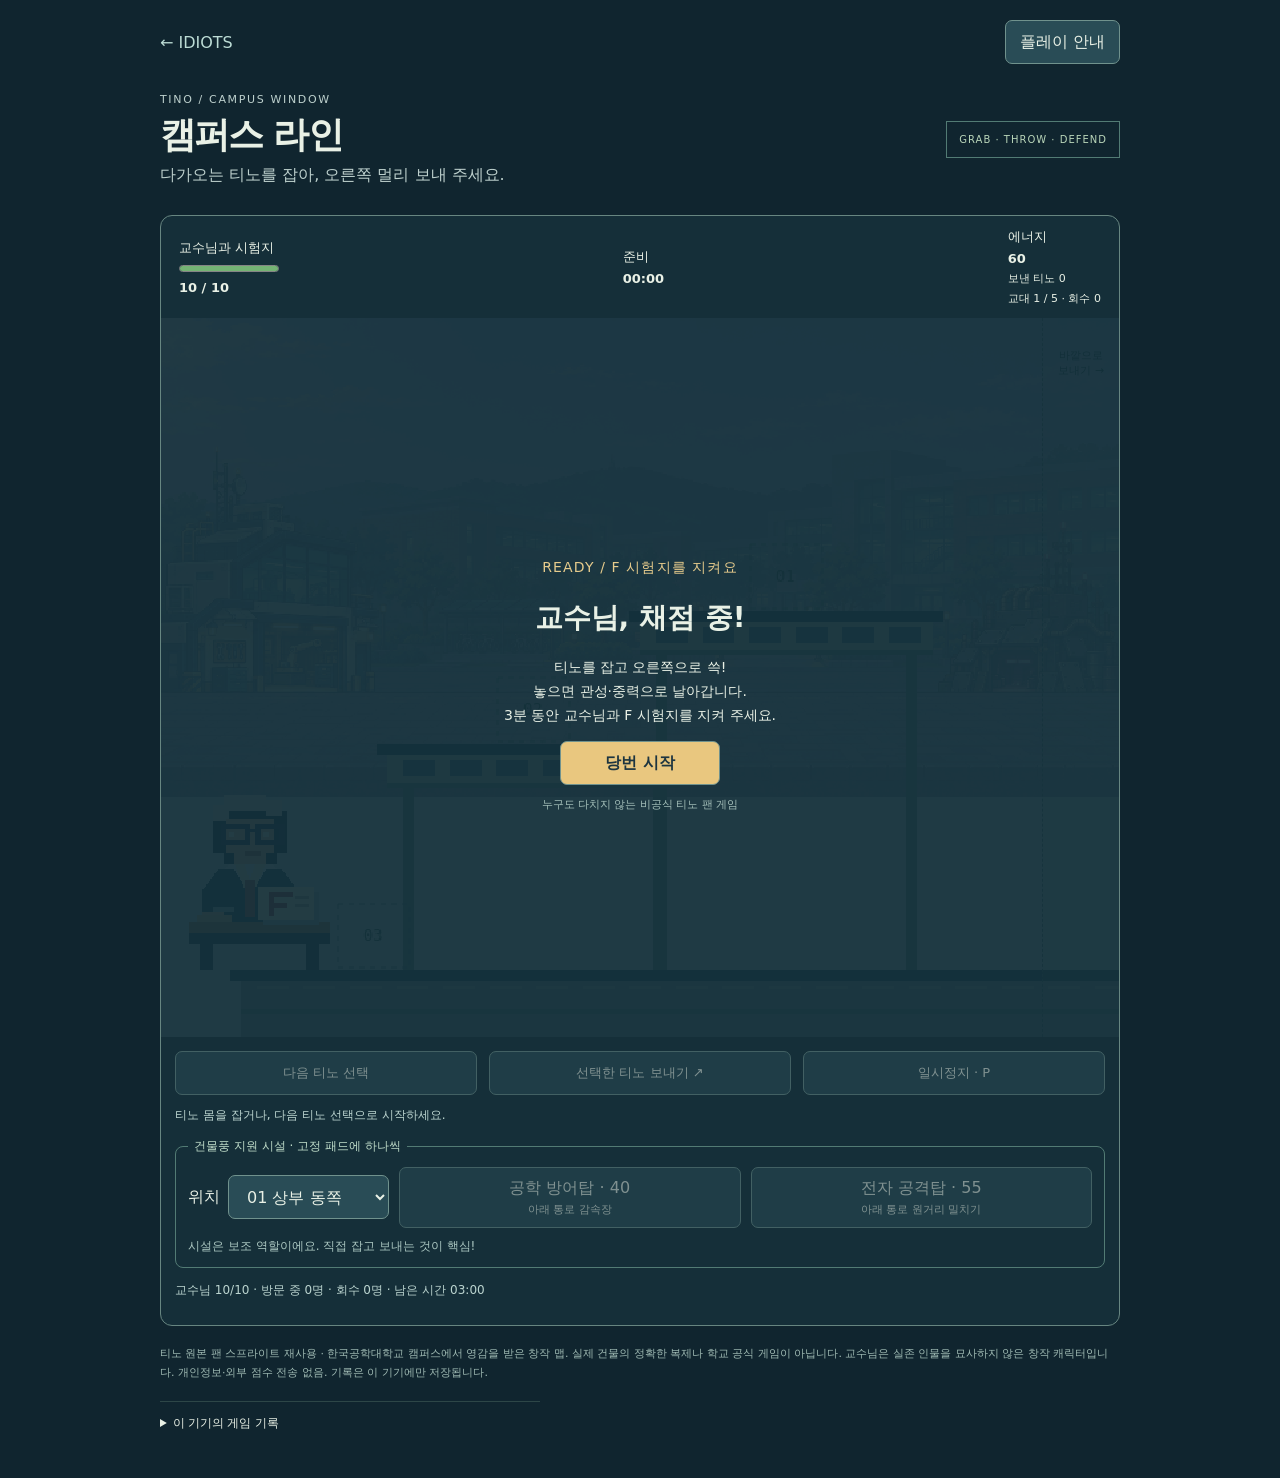
==== commit a20efc6a: "Sync deployed Pages 43155328796: refined Tino games, preserve Awesome snapshot" ====
--- a/games/tino-campus-defense/index.html
+++ b/games/tino-campus-defense/index.html
@@ -1,9 +1,9 @@
 <!doctype html><html lang="ko"><head><meta charset="utf-8"><meta name="viewport" content="width=device-width,initial-scale=1"><meta name="theme-color" content="#152e39"><title>티노: 캠퍼스 라인 · IDIOTS</title><link rel="stylesheet" href="style.css"><link rel="stylesheet" href="scores.css"></head><body><main id="game">
 <header><a href="../../#start-screen">← IDIOTS</a><button id="help" aria-controls="guide" aria-expanded="false">플레이 안내</button></header>
 <div class="title"><div><p class="eyebrow">TINO / CAMPUS WINDOW</p><h1>캠퍼스 라인</h1><p>다가오는 티노를 잡아, 오른쪽 멀리 보내 주세요.</p></div><span class="stamp">GRAB · THROW · DEFEND</span></div>
-<section class="game-shell" aria-label="캠퍼스 창가 게임"><div class="statusbar"><div>작업실 <meter id="ally-hp" min="0" max="10" value="10">10</meter><strong id="ally-value">10 / 10</strong></div><div><span id="phase-label">준비</span><strong id="clock">00:00</strong></div><div>에너지 <strong id="energy">60</strong><small id="saved">보낸 티노 0</small><small>교대 <span id="wave">1 / 5</span> · 회수 <span id="rescued">0</span></small></div></div>
-<div class="stage-wrap"><canvas id="stage" width="720" height="540" aria-label="세 층 캠퍼스 발판과 작업실. 티노 번호 버튼을 잡아 오른쪽으로 보내세요."></canvas><div class="recovery-zone" aria-hidden="true">바깥으로<br>보내기 →</div><div id="tino-targets"></div><div id="cover"><p id="cover-kicker">READY / 공방을 지켜요</p><h2 id="cover-title">오늘의 작업실 당번.</h2><p id="cover-description">티노를 잡고 오른쪽으로 쓱!<br>놓으면 관성·중력으로 날아갑니다.<br>3분 동안 작업실 문을 지켜 주세요.</p><button id="start" disabled>그림 준비 중…</button><small>누구도 다치지 않는 비공식 티노 팬 게임</small></div></div>
-<div class="command-deck"><div class="quick-controls"><button id="select-tino" disabled>다음 티노 선택</button><button id="throw-tino" disabled>선택한 티노 보내기 ↗</button><button id="pause" disabled>일시정지 · P</button></div><p id="selection-note">번호 버튼을 잡거나, 다음 티노 선택으로 시작하세요.</p>
-<fieldset class="build-deck"><legend>건물풍 지원 시설 · 고정 패드에 하나씩</legend><label>위치 <select id="build-slot"><option value="0">01 옥상 정원</option><option value="1">02 공학 광장</option><option value="2">03 작업실 앞</option></select></label><button data-build="signal" disabled>캠퍼스 안내탑 · 40<small>느리게 걷도록 안내</small></button><button data-build="bumper" disabled>공학 실습관 · 55<small>티노를 오른쪽으로 튕기기</small></button><p id="build-note">시설은 보조 역할이에요. 직접 잡고 보내는 것이 핵심!</p></fieldset><p id="battle-summary" role="status" aria-live="polite">게임을 시작하면 티노가 찾아와요.</p></div></section>
-<section id="guide" hidden><h2>세 층의 캠퍼스, 하나의 작업실</h2><p>티노 몸을 클릭·터치해서 잡고 이동하세요. 오른쪽으로 휙 움직이며 놓으면 더 멀리 날아가요. 발판에 내려앉으면 다시 걸어옵니다. 오른쪽 화면 밖이나 아래로 보내면 회수 완료 +100점.</p><p>키보드: Tab으로 티노 번호 선택 → Space로 잡기 → 방향키로 옮기기 → Space로 오른쪽 투척. ‘다음 티노 선택 / 보내기’ 버튼으로도 플레이할 수 있어요. P/Escape는 일시정지.</p><p>3분 후 남은 티노까지 보내면 성공. 작업실에 10명이 들어오면 다시 도전해요. 시설은 패드당 하나, 안내탑은 감속·실습관은 밀어내기. 멈춤·다른 탭에서는 시간이 흐르지 않습니다.</p><button id="close-help">안내 닫기</button></section>
-<footer>티노 원본 팬 스프라이트 재사용 · 한국공학대학교 캠퍼스에서 영감을 받은 창작 맵. 실제 건물의 정확한 복제나 학교 공식 게임이 아닙니다. 개인정보·외부 점수 전송 없음. 기록은 이 기기에만 저장됩니다.</footer><noscript><p>JavaScript가 필요합니다. <a href="../../">IDIOTS로 돌아가기</a></p></noscript></main><script src="scores.js"></script><script type="module" src="app.mjs"></script></body></html>
+<section class="game-shell" aria-label="캠퍼스 창가 게임"><div class="statusbar"><div>교수님과 시험지 <meter id="ally-hp" min="0" max="10" value="10">10</meter><strong id="ally-value">10 / 10</strong></div><div><span id="phase-label">준비</span><strong id="clock">00:00</strong></div><div>에너지 <strong id="energy">60</strong><small id="saved">보낸 티노 0</small><small>교대 <span id="wave">1 / 5</span> · 회수 <span id="rescued">0</span></small></div></div>
+<div class="stage-wrap"><canvas id="stage" width="720" height="540" aria-label="평면 캠퍼스 통로와 상부 시설 발판. 다가오는 티노를 잡아 오른쪽으로 보내세요."></canvas><div class="recovery-zone" aria-hidden="true">바깥으로<br>보내기 →</div><div id="tino-targets"></div><div id="cover"><p id="cover-kicker">READY / F 시험지를 지켜요</p><h2 id="cover-title">교수님, 채점 중!</h2><p id="cover-description">티노를 잡고 오른쪽으로 쓱!<br>놓으면 관성·중력으로 날아갑니다.<br>3분 동안 교수님과 F 시험지를 지켜 주세요.</p><button id="start" disabled>그림 준비 중…</button><small>누구도 다치지 않는 비공식 티노 팬 게임</small></div></div>
+<div class="command-deck"><div class="quick-controls"><button id="select-tino" disabled>다음 티노 선택</button><button id="throw-tino" disabled>선택한 티노 보내기 ↗</button><button id="pause" disabled>일시정지 · P</button></div><p id="selection-note">티노 몸을 잡거나, 다음 티노 선택으로 시작하세요.</p>
+<fieldset class="build-deck"><legend>건물풍 지원 시설 · 고정 패드에 하나씩</legend><label>위치 <select id="build-slot"><option value="0">01 상부 동쪽</option><option value="1">02 상부 서쪽</option><option value="2">03 통로 방어선</option></select></label><button data-build="signal" disabled>공학 방어탑 · 40<small>아래 통로 감속장</small></button><button data-build="bumper" disabled>전자 공격탑 · 55<small>아래 통로 원거리 밀치기</small></button><p id="build-note">시설은 보조 역할이에요. 직접 잡고 보내는 것이 핵심!</p></fieldset><p id="battle-summary" role="status" aria-live="polite">게임을 시작하면 티노가 찾아와요.</p></div></section>
+<section id="guide" hidden><h2>평면 통로와 공중 지원 시설</h2><p>티노 몸을 클릭·터치해서 잡고 이동하세요. 오른쪽으로 휙 움직이며 놓으면 더 멀리 날아가요. 티노는 평면 통로로 다가옵니다. 위 발판은 시설만 설치하는 공간입니다. 오른쪽 화면 밖이나 아래로 보내면 회수 완료 +100점.</p><p>키보드: Tab으로 티노 선택 → Space로 잡기 → 방향키로 옮기기 → Space로 오른쪽 투척. ‘다음 티노 선택 / 보내기’ 버튼으로도 플레이할 수 있어요. P/Escape는 일시정지.</p><p>3분 후 남은 티노까지 보내면 성공. 교수님과 시험지에 10명이 들어오면 다시 도전해요. 시설은 패드당 하나, 방어탑은 감속·공격탑은 아래 통로의 적을 밀어내기. 멈춤·다른 탭에서는 시간이 흐르지 않습니다.</p><button id="close-help">안내 닫기</button></section>
+<footer>티노 원본 팬 스프라이트 재사용 · 한국공학대학교 캠퍼스에서 영감을 받은 창작 맵. 실제 건물의 정확한 복제나 학교 공식 게임이 아닙니다. 교수님은 실존 인물을 묘사하지 않은 창작 캐릭터입니다. 개인정보·외부 점수 전송 없음. 기록은 이 기기에만 저장됩니다.</footer><noscript><p>JavaScript가 필요합니다. <a href="../../">IDIOTS로 돌아가기</a></p></noscript></main><script src="scores.js"></script><script type="module" src="app.mjs"></script></body></html>
--- a/games/tino-campus-defense/style.css
+++ b/games/tino-campus-defense/style.css
@@ -1 +1 @@
-:root{font-family:system-ui,sans-serif;color-scheme:dark;color:#e9f1e6;background:#10252f;--bg:#152f39;--ink:#e9f1e6}*{box-sizing:border-box}body{margin:0}main{max-width:1000px;margin:auto;padding:20px}header,.title,.statusbar,.quick-controls{display:flex;align-items:center;justify-content:space-between;gap:12px}header a{color:#bcdcd5;text-decoration:none}button,select{font:inherit;color:inherit;background:#294c56;border:1px solid #70928d;border-radius:7px;min-height:44px;padding:10px 14px;touch-action:manipulation}button{cursor:pointer}button:disabled{opacity:.5;cursor:default}button:focus-visible,select:focus-visible,a:focus-visible{outline:3px solid #f5d38e;outline-offset:3px}.title{padding:24px 0}h1{margin:0;font-size:36px;letter-spacing:-.05em}.title p{margin:5px 0;color:#bdd0cd}.eyebrow{font-size:11px;letter-spacing:.15em}.stamp{font-size:10px;letter-spacing:.1em;border:1px solid #527b74;padding:12px;color:#b9d5b9}.game-shell{border:1px solid #678681;border-radius:12px;overflow:hidden;background:var(--bg)}.statusbar{padding:12px 18px;font-size:13px}.statusbar>div{display:grid;gap:5px}.statusbar strong{font-variant-numeric:tabular-nums}.statusbar small{font-size:11px}meter{width:100px}.stage-wrap{position:relative;isolation:isolate}canvas{display:block;width:100%;height:auto;aspect-ratio:4/3;image-rendering:pixelated}.recovery-zone{position:absolute;right:0;top:0;height:100%;width:8%;background:#8baea121;border-left:1px dashed #5a867b;color:#254d48;padding-top:30px;text-align:center;font-size:11px;pointer-events:none}#tino-targets{position:absolute;inset:0;pointer-events:none}.tino-grab-target{position:absolute;transform:translate(-50%,-50%);width:12.22%;height:17.8%;min-width:44px;min-height:44px;border:1px solid transparent;background:none;padding:0;pointer-events:auto;touch-action:none;border-radius:20px;cursor:grab}.tino-grab-target span{position:absolute;bottom:0;left:50%;transform:translateX(-50%);font-size:10px;line-height:16px;min-width:19px;color:#eaf6ec;background:#245157;border-radius:6px}.tino-grab-target[aria-pressed=true]{border:2px dashed #487974;cursor:grabbing;background:#a7d6bc22}#cover{position:absolute;inset:0;z-index:4;background:#112d38eb;display:flex;flex-direction:column;align-items:center;justify-content:center;text-align:center;padding:20px}#cover[hidden]{display:none}#cover h2{font-size:28px;margin:5px}#cover p{font-size:14px;line-height:1.7}#cover small{margin-top:12px;font-size:11px;color:#a5c0ba}#cover-kicker{color:#e6cb8c;letter-spacing:.08em}#start{min-width:160px;background:#e9c77f;color:#1d3540;font-weight:700}.command-deck{padding:14px}.quick-controls{flex-wrap:wrap}.quick-controls button{flex:1;font-size:13px}#selection-note,#battle-summary{font-size:12px;color:#bbd4cf}.build-deck{display:flex;align-items:center;flex-wrap:wrap;gap:10px;border:1px solid #527b74;border-radius:8px;padding:12px;min-inline-size:0;margin:14px 0}.build-deck legend{font-size:12px;color:#bfdcc9;padding:0 6px}.build-deck label{display:flex;align-items:center;gap:8px;flex-wrap:wrap}.build-deck button{flex:1;min-width:130px}.build-deck small{display:block;font-size:11px;padding-top:3px}.build-deck p{flex-basis:100%;font-size:12px;margin:0;color:#acc8c2}#guide{margin:20px 0;padding:20px;border:1px solid #557a73;border-radius:10px;line-height:1.7}footer{font-size:11px;color:#9fbab3;line-height:1.8;margin-top:18px}@media(max-width:600px){main{padding:12px}.title{padding:18px 0}h1{font-size:28px}.stamp{display:none}.statusbar{padding:10px;font-size:11px;gap:6px}meter{width:82px}.title p{font-size:12px}.quick-controls button{padding:9px 6px;font-size:12px}.build-deck label{flex-basis:100%}.build-deck button{padding:9px 6px;min-width:110px;font-size:12px}#cover{position:relative;inset:auto;border-top:1px solid #527b74}#cover h2{font-size:24px}.recovery-zone{font-size:9px}}@media(prefers-reduced-motion:reduce){*{scroll-behavior:auto!important}}
+:root{font-family:system-ui,sans-serif;color-scheme:dark;color:#e9f1e6;background:#10252f;--bg:#152f39;--ink:#e9f1e6}*{box-sizing:border-box}body{margin:0}main{max-width:1000px;margin:auto;padding:20px}header,.title,.statusbar,.quick-controls{display:flex;align-items:center;justify-content:space-between;gap:12px}header a{color:#bcdcd5;text-decoration:none}button,select{font:inherit;color:inherit;background:#294c56;border:1px solid #70928d;border-radius:7px;min-height:44px;padding:10px 14px;touch-action:manipulation}button{cursor:pointer}button:disabled{opacity:.5;cursor:default}button:focus-visible,select:focus-visible,a:focus-visible{outline:3px solid #f5d38e;outline-offset:3px}.title{padding:24px 0}h1{margin:0;font-size:36px;letter-spacing:-.05em}.title p{margin:5px 0;color:#bdd0cd}.eyebrow{font-size:11px;letter-spacing:.15em}.stamp{font-size:10px;letter-spacing:.1em;border:1px solid #527b74;padding:12px;color:#b9d5b9}.game-shell{border:1px solid #678681;border-radius:12px;overflow:hidden;background:var(--bg)}.statusbar{padding:12px 18px;font-size:13px}.statusbar>div{display:grid;gap:5px}.statusbar strong{font-variant-numeric:tabular-nums}.statusbar small{font-size:11px}meter{width:100px}.stage-wrap{position:relative;isolation:isolate}canvas{display:block;width:100%;height:auto;aspect-ratio:4/3;image-rendering:pixelated}.recovery-zone{position:absolute;right:0;top:0;height:100%;width:8%;background:#8baea121;border-left:1px dashed #5a867b;color:#254d48;padding-top:30px;text-align:center;font-size:11px;pointer-events:none}#tino-targets{position:absolute;inset:0;pointer-events:none}.tino-grab-target{position:absolute;transform:translate(-50%,-50%);width:12.22%;height:17.8%;min-width:44px;min-height:44px;border:1px solid transparent;background:none;padding:0;pointer-events:auto;touch-action:none;border-radius:20px;cursor:grab}.tino-grab-target[aria-pressed=true]{border:2px dashed #487974;cursor:grabbing;background:#a7d6bc22}#cover{position:absolute;inset:0;z-index:4;background:#112d38eb;display:flex;flex-direction:column;align-items:center;justify-content:center;text-align:center;padding:20px}#cover[hidden]{display:none}#cover h2{font-size:28px;margin:5px}#cover p{font-size:14px;line-height:1.7}#cover small{margin-top:12px;font-size:11px;color:#a5c0ba}#cover-kicker{color:#e6cb8c;letter-spacing:.08em}#start{min-width:160px;background:#e9c77f;color:#1d3540;font-weight:700}.command-deck{padding:14px}.quick-controls{flex-wrap:wrap}.quick-controls button{flex:1;font-size:13px}#selection-note,#battle-summary{font-size:12px;color:#bbd4cf}.build-deck{display:flex;align-items:center;flex-wrap:wrap;gap:10px;border:1px solid #527b74;border-radius:8px;padding:12px;min-inline-size:0;margin:14px 0}.build-deck legend{font-size:12px;color:#bfdcc9;padding:0 6px}.build-deck label{display:flex;align-items:center;gap:8px;flex-wrap:wrap}.build-deck button{flex:1;min-width:130px}.build-deck small{display:block;font-size:11px;padding-top:3px}.build-deck p{flex-basis:100%;font-size:12px;margin:0;color:#acc8c2}#guide{margin:20px 0;padding:20px;border:1px solid #557a73;border-radius:10px;line-height:1.7}footer{font-size:11px;color:#9fbab3;line-height:1.8;margin-top:18px}@media(max-width:600px){main{padding:12px}.title{padding:18px 0}h1{font-size:28px}.stamp{display:none}.statusbar{padding:10px;font-size:11px;gap:6px}meter{width:82px}.title p{font-size:12px}.quick-controls button{padding:9px 6px;font-size:12px}.build-deck label{flex-basis:100%}.build-deck button{padding:9px 6px;min-width:110px;font-size:12px}#cover{position:relative;inset:auto;border-top:1px solid #527b74}#cover h2{font-size:24px}.recovery-zone{font-size:9px}}@media(prefers-reduced-motion:reduce){*{scroll-behavior:auto!important}}
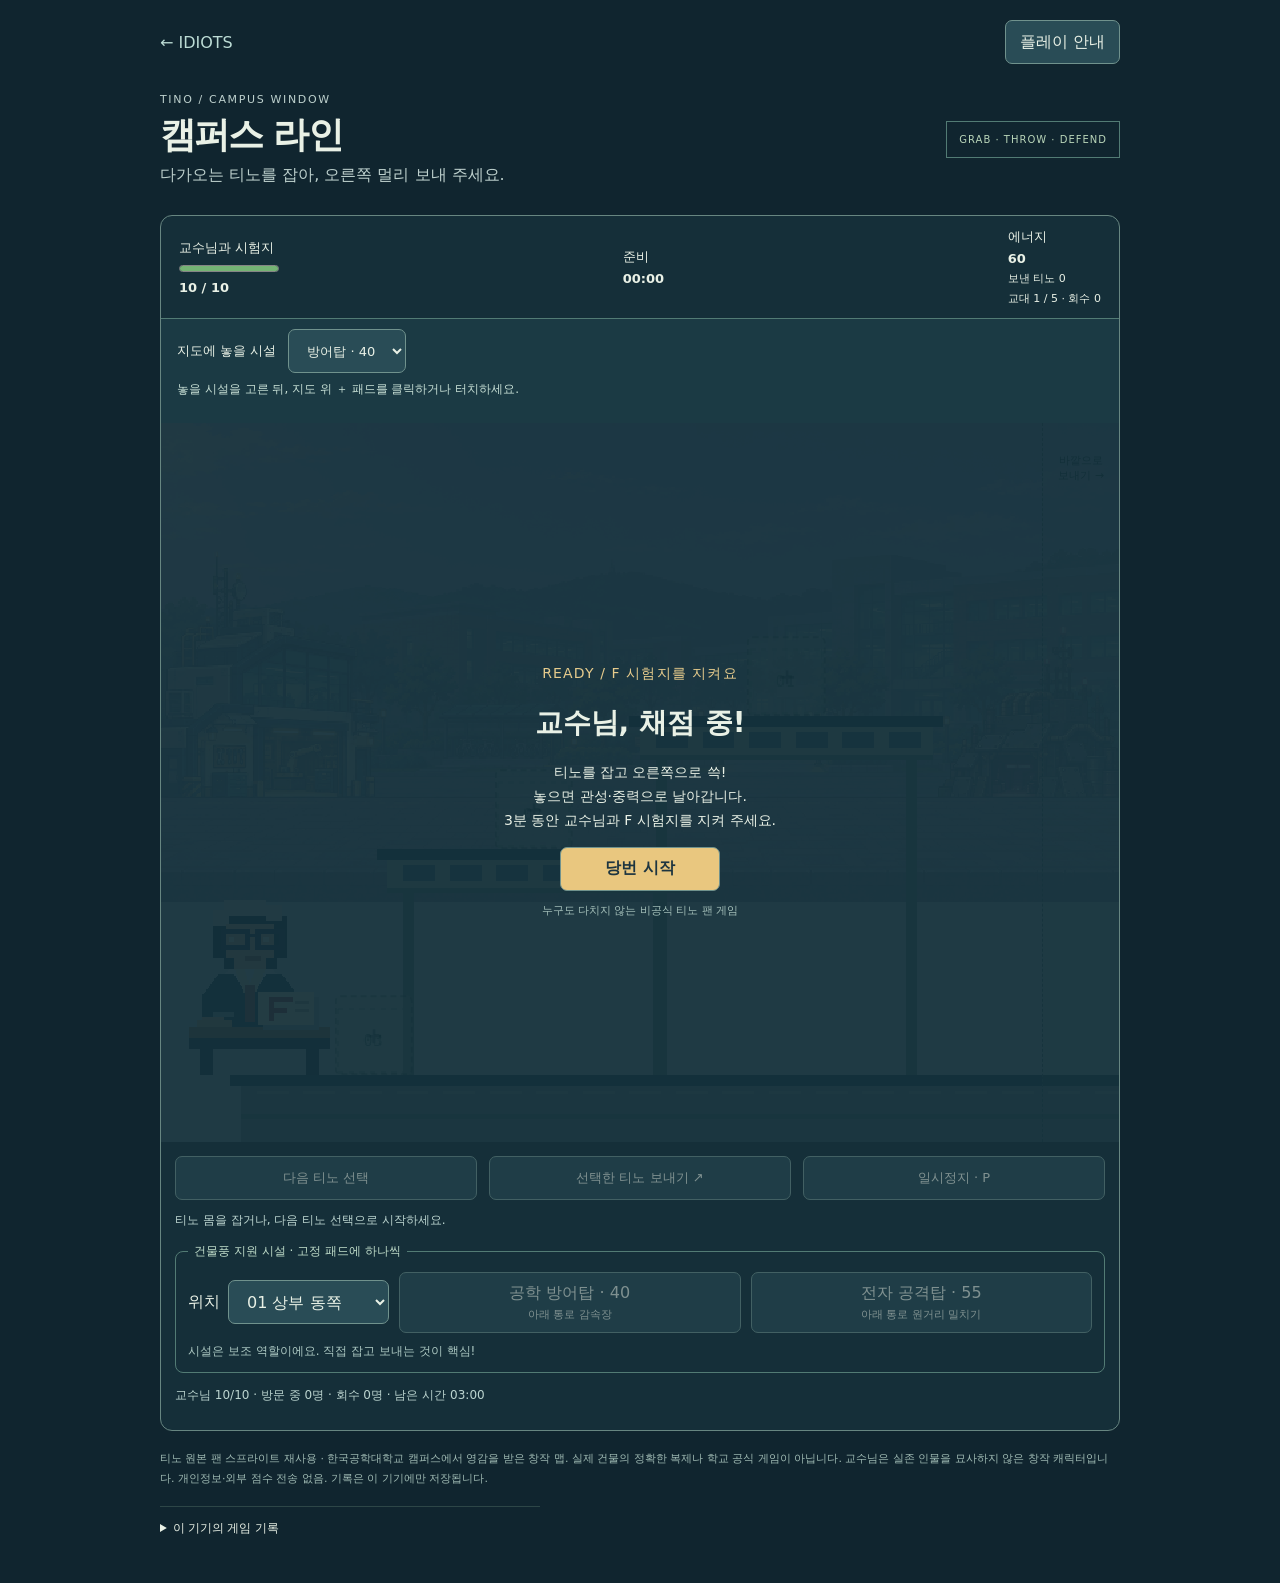
==== commit 5fd7e85a: "Sync deployed Pages 43161075390: direct facility placement and game refinements" ====
--- a/games/tino-campus-defense/index.html
+++ b/games/tino-campus-defense/index.html
@@ -2,8 +2,8 @@
 <header><a href="../../#start-screen">← IDIOTS</a><button id="help" aria-controls="guide" aria-expanded="false">플레이 안내</button></header>
 <div class="title"><div><p class="eyebrow">TINO / CAMPUS WINDOW</p><h1>캠퍼스 라인</h1><p>다가오는 티노를 잡아, 오른쪽 멀리 보내 주세요.</p></div><span class="stamp">GRAB · THROW · DEFEND</span></div>
 <section class="game-shell" aria-label="캠퍼스 창가 게임"><div class="statusbar"><div>교수님과 시험지 <meter id="ally-hp" min="0" max="10" value="10">10</meter><strong id="ally-value">10 / 10</strong></div><div><span id="phase-label">준비</span><strong id="clock">00:00</strong></div><div>에너지 <strong id="energy">60</strong><small id="saved">보낸 티노 0</small><small>교대 <span id="wave">1 / 5</span> · 회수 <span id="rescued">0</span></small></div></div>
-<div class="stage-wrap"><canvas id="stage" width="720" height="540" aria-label="평면 캠퍼스 통로와 상부 시설 발판. 다가오는 티노를 잡아 오른쪽으로 보내세요."></canvas><div class="recovery-zone" aria-hidden="true">바깥으로<br>보내기 →</div><div id="tino-targets"></div><div id="cover"><p id="cover-kicker">READY / F 시험지를 지켜요</p><h2 id="cover-title">교수님, 채점 중!</h2><p id="cover-description">티노를 잡고 오른쪽으로 쓱!<br>놓으면 관성·중력으로 날아갑니다.<br>3분 동안 교수님과 F 시험지를 지켜 주세요.</p><button id="start" disabled>그림 준비 중…</button><small>누구도 다치지 않는 비공식 티노 팬 게임</small></div></div>
+<div class="map-build-toolbar"><label for="placement-kind">지도에 놓을 시설</label><select id="placement-kind"><option value="signal">방어탑 · 40</option><option value="bumper">공격탑 · 55</option></select><p id="placement-note" role="status" aria-live="polite">놓을 시설을 고른 뒤, 지도 위 ＋ 패드를 클릭하거나 터치하세요.</p></div><div class="stage-wrap"><canvas id="stage" width="720" height="540" aria-label="평면 캠퍼스 통로와 상부 시설 발판. 다가오는 티노를 잡아 오른쪽으로 보내세요."></canvas><div class="recovery-zone" aria-hidden="true">바깥으로<br>보내기 →</div><div id="build-targets" aria-label="시설 배치 위치"></div><div id="tino-targets"></div><div id="cover"><p id="cover-kicker">READY / F 시험지를 지켜요</p><h2 id="cover-title">교수님, 채점 중!</h2><p id="cover-description">티노를 잡고 오른쪽으로 쓱!<br>놓으면 관성·중력으로 날아갑니다.<br>3분 동안 교수님과 F 시험지를 지켜 주세요.</p><button id="start" disabled>그림 준비 중…</button><small>누구도 다치지 않는 비공식 티노 팬 게임</small></div></div>
 <div class="command-deck"><div class="quick-controls"><button id="select-tino" disabled>다음 티노 선택</button><button id="throw-tino" disabled>선택한 티노 보내기 ↗</button><button id="pause" disabled>일시정지 · P</button></div><p id="selection-note">티노 몸을 잡거나, 다음 티노 선택으로 시작하세요.</p>
 <fieldset class="build-deck"><legend>건물풍 지원 시설 · 고정 패드에 하나씩</legend><label>위치 <select id="build-slot"><option value="0">01 상부 동쪽</option><option value="1">02 상부 서쪽</option><option value="2">03 통로 방어선</option></select></label><button data-build="signal" disabled>공학 방어탑 · 40<small>아래 통로 감속장</small></button><button data-build="bumper" disabled>전자 공격탑 · 55<small>아래 통로 원거리 밀치기</small></button><p id="build-note">시설은 보조 역할이에요. 직접 잡고 보내는 것이 핵심!</p></fieldset><p id="battle-summary" role="status" aria-live="polite">게임을 시작하면 티노가 찾아와요.</p></div></section>
-<section id="guide" hidden><h2>평면 통로와 공중 지원 시설</h2><p>티노 몸을 클릭·터치해서 잡고 이동하세요. 오른쪽으로 휙 움직이며 놓으면 더 멀리 날아가요. 티노는 평면 통로로 다가옵니다. 위 발판은 시설만 설치하는 공간입니다. 오른쪽 화면 밖이나 아래로 보내면 회수 완료 +100점.</p><p>키보드: Tab으로 티노 선택 → Space로 잡기 → 방향키로 옮기기 → Space로 오른쪽 투척. ‘다음 티노 선택 / 보내기’ 버튼으로도 플레이할 수 있어요. P/Escape는 일시정지.</p><p>3분 후 남은 티노까지 보내면 성공. 교수님과 시험지에 10명이 들어오면 다시 도전해요. 시설은 패드당 하나, 방어탑은 감속·공격탑은 아래 통로의 적을 밀어내기. 멈춤·다른 탭에서는 시간이 흐르지 않습니다.</p><button id="close-help">안내 닫기</button></section>
+<section id="guide" hidden><h2>평면 통로와 공중 지원 시설</h2><p>티노 몸을 클릭·터치해서 잡고 이동하세요. 오른쪽으로 휙 움직이며 놓으면 더 멀리 날아가요. 티노는 평면 통로로 다가옵니다. 위 발판은 시설만 설치하는 공간입니다. 오른쪽 화면 밖이나 아래로 보내면 회수 완료 +100점.</p><p>키보드: Tab으로 티노 선택 → Space로 잡기 → 방향키로 옮기기 → Space로 오른쪽 투척. ‘다음 티노 선택 / 보내기’ 버튼으로도 플레이할 수 있어요. P/Escape는 일시정지.</p><p>3분 후 남은 티노까지 보내면 성공. 교수님과 시험지에 10명이 들어오면 다시 도전해요. 지도 위 ＋ 패드를 클릭·터치하면 선택한 시설을 바로 설치합니다. Tab으로 패드를 선택하고 Enter/Space로도 설치할 수 있어요. 아래 위치 선택과 설치 버튼도 그대로 사용할 수 있습니다. 시설은 패드당 하나, 방어탑은 감속·공격탑은 아래 통로의 적을 밀어내기. 멈춤·다른 탭에서는 시간이 흐르지 않습니다.</p><button id="close-help">안내 닫기</button></section>
 <footer>티노 원본 팬 스프라이트 재사용 · 한국공학대학교 캠퍼스에서 영감을 받은 창작 맵. 실제 건물의 정확한 복제나 학교 공식 게임이 아닙니다. 교수님은 실존 인물을 묘사하지 않은 창작 캐릭터입니다. 개인정보·외부 점수 전송 없음. 기록은 이 기기에만 저장됩니다.</footer><noscript><p>JavaScript가 필요합니다. <a href="../../">IDIOTS로 돌아가기</a></p></noscript></main><script src="scores.js"></script><script type="module" src="app.mjs"></script></body></html>
--- a/games/tino-campus-defense/style.css
+++ b/games/tino-campus-defense/style.css
@@ -1 +1,3 @@
 :root{font-family:system-ui,sans-serif;color-scheme:dark;color:#e9f1e6;background:#10252f;--bg:#152f39;--ink:#e9f1e6}*{box-sizing:border-box}body{margin:0}main{max-width:1000px;margin:auto;padding:20px}header,.title,.statusbar,.quick-controls{display:flex;align-items:center;justify-content:space-between;gap:12px}header a{color:#bcdcd5;text-decoration:none}button,select{font:inherit;color:inherit;background:#294c56;border:1px solid #70928d;border-radius:7px;min-height:44px;padding:10px 14px;touch-action:manipulation}button{cursor:pointer}button:disabled{opacity:.5;cursor:default}button:focus-visible,select:focus-visible,a:focus-visible{outline:3px solid #f5d38e;outline-offset:3px}.title{padding:24px 0}h1{margin:0;font-size:36px;letter-spacing:-.05em}.title p{margin:5px 0;color:#bdd0cd}.eyebrow{font-size:11px;letter-spacing:.15em}.stamp{font-size:10px;letter-spacing:.1em;border:1px solid #527b74;padding:12px;color:#b9d5b9}.game-shell{border:1px solid #678681;border-radius:12px;overflow:hidden;background:var(--bg)}.statusbar{padding:12px 18px;font-size:13px}.statusbar>div{display:grid;gap:5px}.statusbar strong{font-variant-numeric:tabular-nums}.statusbar small{font-size:11px}meter{width:100px}.stage-wrap{position:relative;isolation:isolate}canvas{display:block;width:100%;height:auto;aspect-ratio:4/3;image-rendering:pixelated}.recovery-zone{position:absolute;right:0;top:0;height:100%;width:8%;background:#8baea121;border-left:1px dashed #5a867b;color:#254d48;padding-top:30px;text-align:center;font-size:11px;pointer-events:none}#tino-targets{position:absolute;inset:0;pointer-events:none}.tino-grab-target{position:absolute;transform:translate(-50%,-50%);width:12.22%;height:17.8%;min-width:44px;min-height:44px;border:1px solid transparent;background:none;padding:0;pointer-events:auto;touch-action:none;border-radius:20px;cursor:grab}.tino-grab-target[aria-pressed=true]{border:2px dashed #487974;cursor:grabbing;background:#a7d6bc22}#cover{position:absolute;inset:0;z-index:4;background:#112d38eb;display:flex;flex-direction:column;align-items:center;justify-content:center;text-align:center;padding:20px}#cover[hidden]{display:none}#cover h2{font-size:28px;margin:5px}#cover p{font-size:14px;line-height:1.7}#cover small{margin-top:12px;font-size:11px;color:#a5c0ba}#cover-kicker{color:#e6cb8c;letter-spacing:.08em}#start{min-width:160px;background:#e9c77f;color:#1d3540;font-weight:700}.command-deck{padding:14px}.quick-controls{flex-wrap:wrap}.quick-controls button{flex:1;font-size:13px}#selection-note,#battle-summary{font-size:12px;color:#bbd4cf}.build-deck{display:flex;align-items:center;flex-wrap:wrap;gap:10px;border:1px solid #527b74;border-radius:8px;padding:12px;min-inline-size:0;margin:14px 0}.build-deck legend{font-size:12px;color:#bfdcc9;padding:0 6px}.build-deck label{display:flex;align-items:center;gap:8px;flex-wrap:wrap}.build-deck button{flex:1;min-width:130px}.build-deck small{display:block;font-size:11px;padding-top:3px}.build-deck p{flex-basis:100%;font-size:12px;margin:0;color:#acc8c2}#guide{margin:20px 0;padding:20px;border:1px solid #557a73;border-radius:10px;line-height:1.7}footer{font-size:11px;color:#9fbab3;line-height:1.8;margin-top:18px}@media(max-width:600px){main{padding:12px}.title{padding:18px 0}h1{font-size:28px}.stamp{display:none}.statusbar{padding:10px;font-size:11px;gap:6px}meter{width:82px}.title p{font-size:12px}.quick-controls button{padding:9px 6px;font-size:12px}.build-deck label{flex-basis:100%}.build-deck button{padding:9px 6px;min-width:110px;font-size:12px}#cover{position:relative;inset:auto;border-top:1px solid #527b74}#cover h2{font-size:24px}.recovery-zone{font-size:9px}}@media(prefers-reduced-motion:reduce){*{scroll-behavior:auto!important}}
+
+.map-build-toolbar{display:flex;flex-wrap:wrap;align-items:center;gap:8px 12px;padding:10px 16px;border-top:1px solid #527b74;background:#1b3a44;font-size:13px}.map-build-toolbar p{flex-basis:100%;margin:0;color:#c7dfd5;font-size:12px;min-height:2.7em;line-height:1.4}#build-targets{position:absolute;inset:0;pointer-events:none}.facility-pad-target{position:absolute;transform:translate(-50%,-50%);width:8.2%;height:11.1%;min-width:44px;min-height:44px;padding:0;pointer-events:auto;touch-action:manipulation;border:2px dashed #476d61;background:#c4ddc5a8;color:#24453c;line-height:1;font-size:25px;font-weight:700;border-radius:6px}.facility-pad-target[data-occupied=true]{visibility:hidden}.facility-pad-target[data-affordable=false]{background:#e0d2bbae;border-color:#7e6650;color:#574032}.facility-pad-target:disabled{pointer-events:none}.facility-pad-target:focus-visible{outline:3px solid #1a403a;outline-offset:3px}@media(max-width:600px){.map-build-toolbar{padding:8px 10px;font-size:12px}.map-build-toolbar select{font-size:12px;padding:8px}.map-build-toolbar p{font-size:11px}}
